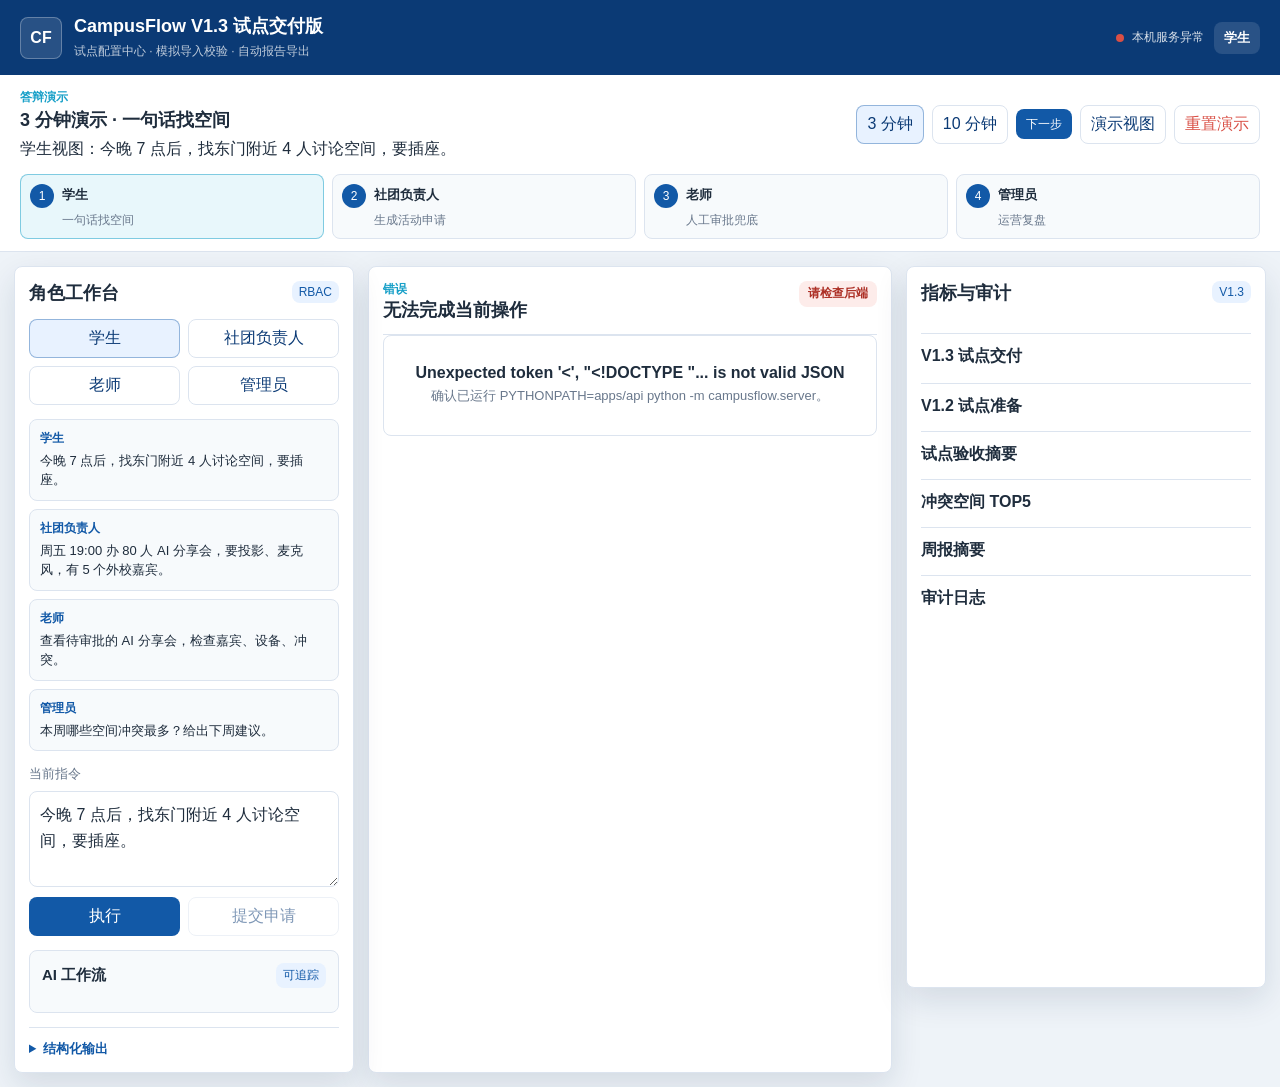
==== apps/web/index.html @ 50fbd859 "Initial commit" ====
<!doctype html>
<html lang="zh-CN">
  <head>
    <meta charset="UTF-8">
    <meta name="viewport" content="width=device-width, initial-scale=1.0">
    <title>CampusFlow V1.3 试点交付版</title>
    <link rel="stylesheet" href="./styles.css">
  </head>
  <body>
    <main class="shell">
      <header class="topbar">
        <div class="brand">
          <div class="brand-mark">CF</div>
          <div>
            <h1>CampusFlow V1.3 试点交付版</h1>
            <p>试点配置中心 · 模拟导入校验 · 自动报告导出</p>
          </div>
        </div>
        <div class="server-state">
          <span id="serverStatus">连接中</span>
          <strong id="activeRole">学生</strong>
        </div>
      </header>

      <section class="presentation-strip">
        <div>
          <span class="eyebrow">答辩演示</span>
          <strong id="presentationTitle">3 分钟演示</strong>
          <p id="presentationPoint">按主链路展示角色切换、试点配置、导入校验和报告导出。</p>
        </div>
        <div class="presentation-actions">
          <button class="ghost" id="mode3" type="button">3 分钟</button>
          <button class="ghost" id="mode10" type="button">10 分钟</button>
          <button class="primary small" id="nextStep" type="button">下一步</button>
          <button class="ghost" id="focusMode" type="button">演示视图</button>
          <button class="ghost danger" id="resetDemo" type="button">重置演示</button>
        </div>
        <div class="step-track" id="stepTrack"></div>
      </section>

      <section class="workspace">
        <aside class="pane left-pane">
          <div class="pane-inner">
            <div class="section-title">
              <h2>角色工作台</h2>
              <span>RBAC</span>
            </div>
            <nav class="role-tabs" id="roleTabs"></nav>
            <div class="prompt-list" id="promptList"></div>
            <label class="field">
              <span>当前指令</span>
              <textarea id="queryInput"></textarea>
            </label>
            <div class="button-row">
              <button class="primary" id="runButton" type="button">执行</button>
              <button class="ghost" id="submitButton" type="button">提交申请</button>
            </div>

            <section class="workflow-card">
              <div class="section-title compact">
                <h3>AI 工作流</h3>
                <span>可追踪</span>
              </div>
              <ol id="workflowSteps"></ol>
            </section>

            <details>
              <summary>结构化输出</summary>
              <pre id="parsedOutput"></pre>
            </details>
          </div>
        </aside>

        <section class="pane result-pane">
          <div class="pane-inner">
            <div id="resultPanel"></div>
          </div>
        </section>

        <aside class="pane right-pane">
          <div class="pane-inner">
            <div class="section-title">
              <h2>指标与审计</h2>
              <span>V1.3</span>
            </div>
            <div class="metrics-grid" id="metricsGrid"></div>
            <section class="dashboard-section delivery-side">
              <h3>V1.3 试点交付</h3>
              <p id="deliveryBrief"></p>
            </section>
            <section class="dashboard-section readiness-side">
              <h3>V1.2 试点准备</h3>
              <p id="readinessBrief"></p>
            </section>
            <section class="dashboard-section acceptance-side">
              <h3>试点验收摘要</h3>
              <p id="acceptanceBrief"></p>
            </section>
            <section class="dashboard-section">
              <h3>冲突空间 TOP5</h3>
              <ul id="conflictList" class="conflict-list"></ul>
            </section>
            <section class="dashboard-section brief-box">
              <h3>周报摘要</h3>
              <p id="weeklyBrief"></p>
            </section>
            <section class="dashboard-section">
              <h3>审计日志</h3>
              <ul id="auditList" class="audit-list"></ul>
            </section>
          </div>
        </aside>
      </section>
    </main>
    <script src="./app.js"></script>
  </body>
</html>
---- apps/web/styles.css ----
:root {
  --fr-blue: #0b3a75;
  --fr-blue-2: #1259a7;
  --fr-cyan: #18a0c8;
  --fr-green: #1bb978;
  --fr-orange: #f5a623;
  --fr-red: #d94f45;
  --ink: #1f2d3d;
  --muted: #69788c;
  --line: #dce4ef;
  --bg: #eef3f8;
  --panel: #ffffff;
  --soft: #f7fafc;
  --shadow: 0 12px 32px rgba(17, 42, 78, 0.12);
}

* {
  box-sizing: border-box;
}

body {
  margin: 0;
  min-height: 100vh;
  color: var(--ink);
  background: var(--bg);
  font-family: "Microsoft YaHei", "PingFang SC", Arial, sans-serif;
  letter-spacing: 0;
}

button,
textarea {
  font: inherit;
}

button {
  border: 0;
  cursor: pointer;
}

button:disabled {
  cursor: not-allowed;
  opacity: 0.52;
}

.shell {
  min-height: 100vh;
}

.topbar {
  display: flex;
  align-items: center;
  justify-content: space-between;
  gap: 16px;
  padding: 14px 20px;
  color: #fff;
  background: var(--fr-blue);
}

.brand {
  display: flex;
  align-items: center;
  gap: 12px;
  min-width: 0;
}

.brand-mark {
  display: grid;
  flex: 0 0 42px;
  width: 42px;
  height: 42px;
  place-items: center;
  border: 1px solid rgba(255, 255, 255, 0.28);
  border-radius: 8px;
  background: rgba(255, 255, 255, 0.12);
  font-weight: 800;
}

.brand h1 {
  margin: 0;
  font-size: 18px;
  font-weight: 700;
}

.brand p,
.presentation-strip p,
.space-card p,
.queue-item p,
.empty-state p,
.ops-hero p,
.governance p,
.conflict-card p,
.brief-box p {
  margin: 4px 0 0;
  color: inherit;
  line-height: 1.6;
}

.brand p {
  color: rgba(255, 255, 255, 0.74);
  font-size: 12px;
}

.server-state {
  display: flex;
  align-items: center;
  gap: 10px;
  white-space: nowrap;
}

.server-state span {
  position: relative;
  padding-left: 16px;
  font-size: 12px;
  color: rgba(255, 255, 255, 0.84);
}

.server-state span::before {
  position: absolute;
  top: 50%;
  left: 0;
  width: 8px;
  height: 8px;
  border-radius: 50%;
  background: var(--fr-orange);
  content: "";
  transform: translateY(-50%);
}

.server-state span.is-ok::before {
  background: var(--fr-green);
}

.server-state span.is-error::before {
  background: var(--fr-red);
}

.server-state strong {
  padding: 7px 10px;
  border-radius: 8px;
  background: rgba(255, 255, 255, 0.12);
  font-size: 13px;
}

.presentation-strip {
  display: grid;
  grid-template-columns: minmax(260px, 1fr) auto;
  gap: 12px 18px;
  padding: 12px 20px;
  border-bottom: 1px solid var(--line);
  background: #fff;
}

.presentation-strip strong {
  display: block;
  margin-top: 2px;
  font-size: 18px;
}

.presentation-actions {
  display: flex;
  flex-wrap: wrap;
  align-items: center;
  justify-content: flex-end;
  gap: 8px;
}

.step-track {
  display: grid;
  grid-column: 1 / -1;
  grid-template-columns: repeat(auto-fit, minmax(144px, 1fr));
  gap: 8px;
}

.step-track button {
  display: grid;
  grid-template-columns: 24px 1fr;
  gap: 4px 8px;
  min-height: 54px;
  padding: 9px;
  border: 1px solid var(--line);
  border-radius: 8px;
  color: var(--ink);
  background: var(--soft);
  text-align: left;
}

.step-track button.is-active {
  border-color: rgba(24, 160, 200, 0.5);
  background: #e8f7fb;
}

.step-track span {
  display: grid;
  width: 24px;
  height: 24px;
  place-items: center;
  border-radius: 50%;
  color: #fff;
  background: var(--fr-blue-2);
  font-size: 12px;
}

.step-track strong,
.step-track em {
  overflow: hidden;
  text-overflow: ellipsis;
  white-space: nowrap;
}

.step-track strong {
  font-size: 13px;
}

.step-track em {
  grid-column: 2;
  color: var(--muted);
  font-size: 12px;
  font-style: normal;
}

.workspace {
  display: grid;
  grid-template-columns: minmax(280px, 340px) minmax(420px, 1fr) minmax(280px, 360px);
  gap: 14px;
  padding: 14px;
}

.pane {
  min-height: calc(100vh - 178px);
  border: 1px solid var(--line);
  border-radius: 8px;
  background: var(--panel);
  box-shadow: var(--shadow);
}

.pane-inner {
  padding: 14px;
}

.left-pane,
.right-pane {
  position: sticky;
  top: 14px;
  align-self: start;
  max-height: calc(100vh - 28px);
  overflow: auto;
}

.section-title,
.panel-heading {
  display: flex;
  align-items: flex-start;
  justify-content: space-between;
  gap: 12px;
}

.section-title h2,
.section-title h3,
.panel-heading h2 {
  margin: 0;
}

.section-title h2,
.panel-heading h2 {
  font-size: 18px;
}

.section-title h3 {
  font-size: 15px;
}

.section-title span {
  padding: 4px 7px;
  border-radius: 8px;
  color: var(--fr-blue-2);
  background: #e8f2ff;
  font-size: 12px;
}

.compact {
  align-items: center;
}

.eyebrow {
  margin: 0;
  color: var(--fr-cyan);
  font-size: 12px;
  font-weight: 700;
}

.role-tabs {
  display: grid;
  grid-template-columns: repeat(2, 1fr);
  gap: 8px;
  margin-top: 14px;
}

.role-tabs button,
.ghost {
  min-height: 36px;
  padding: 8px 10px;
  border: 1px solid var(--line);
  border-radius: 8px;
  color: var(--fr-blue);
  background: #fff;
}

.role-tabs button.is-active,
.ghost.is-active,
.ghost:hover {
  border-color: rgba(18, 89, 167, 0.4);
  background: #e8f2ff;
}

.ghost.danger {
  color: var(--fr-red);
}

.ghost.danger:hover {
  border-color: rgba(217, 79, 69, 0.35);
  background: #fdecea;
}

.prompt-list {
  display: grid;
  gap: 8px;
  margin: 14px 0;
}

.prompt-list button {
  padding: 10px;
  border: 1px solid var(--line);
  border-radius: 8px;
  background: var(--soft);
  text-align: left;
}

.prompt-list span {
  display: block;
  color: var(--fr-blue-2);
  font-size: 12px;
  font-weight: 700;
}

.prompt-list strong {
  display: block;
  margin-top: 4px;
  color: var(--ink);
  font-size: 13px;
  font-weight: 500;
  line-height: 1.5;
}

.field {
  display: grid;
  gap: 8px;
}

.field span {
  color: var(--muted);
  font-size: 13px;
}

textarea {
  width: 100%;
  min-height: 96px;
  resize: vertical;
  border: 1px solid var(--line);
  border-radius: 8px;
  padding: 10px;
  color: var(--ink);
  background: #fff;
  outline: none;
  line-height: 1.6;
}

textarea:focus {
  border-color: var(--fr-cyan);
  box-shadow: 0 0 0 3px rgba(24, 160, 200, 0.14);
}

.button-row {
  display: grid;
  grid-template-columns: 1fr 1fr;
  gap: 8px;
  margin-top: 10px;
}

.primary {
  min-height: 38px;
  padding: 9px 12px;
  border-radius: 8px;
  color: #fff;
  background: var(--fr-blue-2);
}

.primary:hover {
  background: #0f4f95;
}

.small {
  min-height: 30px;
  padding: 6px 10px;
  font-size: 12px;
}

.workflow-card,
.dashboard-section,
details,
.mini-section,
.governance,
.draft-layout,
.ops-hero,
.delivery-hero,
.delivery-layout,
.report-export,
.readiness-hero,
.readiness-layout,
.readiness-report,
.pilot-hero,
.pilot-metrics,
.acceptance-grid,
.weekly-report,
.conflict-cards,
.queue-list,
.submitted-box {
  margin-top: 14px;
}

.workflow-card {
  padding: 12px;
  border: 1px solid var(--line);
  border-radius: 8px;
  background: var(--soft);
}

#workflowSteps {
  display: grid;
  gap: 10px;
  margin: 12px 0 0;
  padding: 0;
  list-style: none;
}

#workflowSteps li {
  display: grid;
  grid-template-columns: 26px 1fr;
  gap: 10px;
}

#workflowSteps li > span {
  display: grid;
  width: 26px;
  height: 26px;
  place-items: center;
  border-radius: 50%;
  color: #fff;
  background: var(--fr-cyan);
  font-size: 12px;
  font-weight: 700;
}

#workflowSteps strong {
  font-size: 13px;
}

#workflowSteps p {
  margin: 2px 0 0;
  color: var(--muted);
  font-size: 12px;
  line-height: 1.5;
}

details {
  border-top: 1px solid var(--line);
  padding-top: 12px;
}

summary {
  color: var(--fr-blue-2);
  cursor: pointer;
  font-size: 13px;
  font-weight: 700;
}

pre {
  overflow: auto;
  max-height: 240px;
  margin: 10px 0 0;
  padding: 10px;
  border-radius: 8px;
  color: #d7e8ff;
  background: #102840;
  font-size: 12px;
  line-height: 1.5;
}

.panel-heading {
  padding-bottom: 12px;
  border-bottom: 1px solid var(--line);
}

.pill {
  display: inline-flex;
  align-items: center;
  justify-content: center;
  min-height: 26px;
  padding: 4px 9px;
  border-radius: 8px;
  color: var(--fr-blue-2);
  background: #e8f2ff;
  font-size: 12px;
  font-weight: 700;
  white-space: nowrap;
}

.pill.good {
  color: #0c7f51;
  background: #e5f7ef;
}

.pill.warn {
  color: #9a6100;
  background: #fff4df;
}

.pill.danger {
  color: #ad3026;
  background: #fdecea;
}

.cards-grid {
  display: grid;
  grid-template-columns: repeat(3, minmax(0, 1fr));
  gap: 12px;
  margin-top: 14px;
}

.cards-grid.compact {
  grid-template-columns: repeat(auto-fit, minmax(210px, 1fr));
}

.space-card,
.queue-item,
.empty-state,
.draft-main,
.risk-panel,
.ops-hero,
.delivery-hero,
.delivery-layout > article,
.report-export > article,
.readiness-hero,
.readiness-layout > article,
.readiness-report,
.pilot-hero,
.acceptance-grid > article,
.weekly-report,
.conflict-card,
.submitted-box {
  border: 1px solid var(--line);
  border-radius: 8px;
  background: #fff;
}

.space-card {
  display: grid;
  gap: 10px;
  padding: 12px;
}

.card-top,
.card-actions,
.decision-actions {
  display: flex;
  align-items: center;
  justify-content: space-between;
  gap: 8px;
}

.card-top span {
  color: var(--muted);
  font-size: 12px;
  font-weight: 700;
}

.card-top strong {
  color: var(--fr-cyan);
  font-size: 22px;
}

.space-card h3,
.queue-item h3,
.draft-main h3,
.risk-panel h3,
.empty-state h3,
.conflict-card h3,
.submitted-box h3,
.dashboard-section h3 {
  margin: 0;
  font-size: 16px;
}

.space-card p,
.queue-item p,
.empty-state p,
.conflict-card p,
.governance p,
.ops-hero p,
.brief-box p {
  color: var(--muted);
  font-size: 13px;
}

.space-card ul,
.blocked-list,
.risk-panel ul,
.ops-hero ul {
  display: grid;
  gap: 8px;
  margin: 0;
  padding-left: 18px;
  color: var(--muted);
  font-size: 13px;
  line-height: 1.5;
}

.card-actions {
  flex-wrap: wrap;
}

.mini-section {
  padding: 12px;
  border-radius: 8px;
  background: var(--soft);
}

.mini-section h3 {
  margin: 0 0 8px;
  font-size: 15px;
}

.blocked-list {
  padding-left: 0;
  list-style: none;
}

.blocked-list li,
.conflict-list li,
.audit-list li {
  display: flex;
  align-items: center;
  justify-content: space-between;
  gap: 10px;
  padding: 8px 0;
  border-bottom: 1px solid var(--line);
}

.blocked-list span,
.conflict-list span,
.audit-list span {
  color: var(--muted);
  font-size: 12px;
  text-align: right;
}

.governance {
  display: grid;
  grid-template-columns: 1fr 1fr;
  gap: 12px;
}

.governance article {
  padding: 12px;
  border: 1px solid var(--line);
  border-radius: 8px;
  background: var(--soft);
}

.governance h3 {
  margin: 0;
  font-size: 15px;
}

.draft-layout {
  display: grid;
  grid-template-columns: minmax(0, 1.3fr) minmax(240px, 0.7fr);
  gap: 12px;
}

.draft-main,
.risk-panel,
.submitted-box {
  padding: 14px;
}

dl {
  display: grid;
  grid-template-columns: 90px 1fr;
  gap: 8px 10px;
  margin: 12px 0;
  font-size: 13px;
}

dt {
  color: var(--muted);
}

dd {
  margin: 0;
}

.risk-panel li {
  margin-bottom: 8px;
}

.risk-panel li span {
  display: block;
  margin-top: 3px;
}

.risk-panel p {
  margin: 10px 0 0;
  color: var(--fr-blue-2);
  font-size: 13px;
}

.queue-list {
  display: grid;
  gap: 10px;
}

.queue-item {
  display: grid;
  grid-template-columns: 1fr auto;
  gap: 12px;
  padding: 12px;
}

.decision-actions {
  align-content: start;
  flex-wrap: wrap;
  justify-content: flex-end;
  max-width: 220px;
}

.ops-hero {
  padding: 14px;
  background: #f3fbfd;
}

.ops-hero ul {
  margin-top: 10px;
}

.delivery-hero {
  display: grid;
  grid-template-columns: 1fr 132px;
  gap: 16px;
  align-items: center;
  padding: 16px;
  border-color: rgba(18, 89, 167, 0.32);
  background: #eef6ff;
}

.delivery-hero h3,
.delivery-layout h3,
.report-export h3 {
  margin: 0;
  font-size: 16px;
}

.delivery-hero p,
.delivery-layout p,
.report-export li,
.threshold-list li {
  margin: 4px 0 0;
  color: var(--muted);
  font-size: 13px;
  line-height: 1.55;
}

.delivery-hero > strong {
  display: grid;
  min-height: 54px;
  place-items: center;
  border-radius: 8px;
  color: #fff;
  background: var(--fr-blue-2);
  font-size: 13px;
  text-align: center;
}

.delivery-layout {
  display: grid;
  grid-template-columns: minmax(0, 1fr) minmax(300px, 1fr);
  gap: 12px;
}

.delivery-layout > article,
.report-export > article {
  padding: 14px;
}

.threshold-list {
  display: grid;
  gap: 8px;
  margin: 12px 0 0;
  padding: 0;
  list-style: none;
}

.threshold-list li {
  display: flex;
  align-items: center;
  justify-content: space-between;
  gap: 10px;
  padding-top: 8px;
  border-top: 1px solid var(--line);
}

.threshold-list li:first-child {
  border-top: 0;
}

.threshold-list strong {
  color: var(--ink);
  font-size: 12px;
}

.batch-grid {
  display: grid;
  grid-template-columns: repeat(auto-fit, minmax(112px, 1fr));
  gap: 8px;
  margin-top: 10px;
}

.batch-grid article {
  padding: 10px;
  border-radius: 8px;
  background: var(--soft);
}

.batch-grid span,
.batch-grid em {
  display: block;
  color: var(--muted);
  font-size: 12px;
  font-style: normal;
}

.batch-grid strong {
  display: block;
  margin: 3px 0;
  color: var(--fr-cyan);
  font-size: 22px;
}

.report-export {
  display: grid;
  grid-template-columns: minmax(220px, 0.65fr) minmax(0, 1.35fr);
  gap: 12px;
}

.report-export ul {
  display: grid;
  gap: 8px;
  margin: 10px 0 0;
  padding-left: 18px;
}

.report-export pre {
  max-height: 210px;
  white-space: pre-wrap;
}

.readiness-hero {
  display: grid;
  grid-template-columns: 1fr 86px;
  gap: 16px;
  align-items: center;
  padding: 16px;
  border-color: rgba(27, 185, 120, 0.32);
  background: #f1fbf6;
}

.readiness-hero h3,
.readiness-layout h3,
.readiness-report h3 {
  margin: 0;
  font-size: 16px;
}

.readiness-hero p,
.readiness-layout p,
.readiness-report p,
.quality-list p {
  margin: 4px 0 0;
  color: var(--muted);
  font-size: 13px;
  line-height: 1.55;
}

.readiness-hero > strong {
  display: grid;
  width: 74px;
  height: 74px;
  place-items: center;
  border-radius: 50%;
  color: #fff;
  background: var(--fr-green);
  font-size: 24px;
}

.readiness-layout {
  display: grid;
  grid-template-columns: minmax(0, 0.9fr) minmax(300px, 1.1fr);
  gap: 12px;
}

.readiness-layout > article,
.readiness-report {
  padding: 14px;
}

.dataset-grid {
  display: grid;
  grid-template-columns: repeat(auto-fit, minmax(96px, 1fr));
  gap: 8px;
  margin-top: 10px;
}

.dataset-grid article {
  padding: 10px;
  border-radius: 8px;
  background: var(--soft);
}

.dataset-grid span,
.dataset-grid em {
  display: block;
  color: var(--muted);
  font-size: 12px;
  font-style: normal;
}

.dataset-grid strong {
  display: block;
  margin: 3px 0;
  color: var(--fr-blue);
  font-size: 22px;
}

.privacy-note {
  margin-top: 12px;
  padding: 10px;
  border-radius: 8px;
  color: #0c7f51;
  background: #e5f7ef;
}

.quality-list,
.readiness-report ul {
  display: grid;
  gap: 8px;
  margin: 10px 0 0;
  padding: 0;
  list-style: none;
}

.quality-list li {
  display: grid;
  grid-template-columns: 48px 1fr;
  gap: 10px;
  padding: 8px 0;
  border-top: 1px solid var(--line);
}

.quality-list li:first-child {
  border-top: 0;
}

.quality-list li > span {
  padding: 3px 5px;
  border-radius: 6px;
  color: #0c7f51;
  background: #e5f7ef;
  font-size: 11px;
  font-weight: 800;
  text-align: center;
}

.quality-list li.warn > span {
  color: #9a6100;
  background: #fff4df;
}

.quality-list li.fail > span {
  color: #ad3026;
  background: #fdecea;
}

.readiness-report {
  display: grid;
  grid-template-columns: minmax(0, 0.9fr) minmax(260px, 1.1fr);
  gap: 12px;
  background: #fff;
}

.readiness-report li {
  color: var(--muted);
  font-size: 13px;
  line-height: 1.5;
}

.pilot-hero {
  display: grid;
  grid-template-columns: 1fr 86px;
  gap: 16px;
  align-items: center;
  padding: 16px;
  border-color: rgba(24, 160, 200, 0.32);
  background: #f3fbfd;
}

.pilot-hero h3,
.weekly-report h3,
.acceptance-grid h3 {
  margin: 0;
  font-size: 16px;
}

.pilot-hero p,
.weekly-report p,
.acceptance-grid p,
.scenario-grid p {
  margin: 4px 0 0;
  color: var(--muted);
  font-size: 13px;
  line-height: 1.55;
}

.pilot-hero > strong {
  display: grid;
  width: 74px;
  height: 74px;
  place-items: center;
  border-radius: 50%;
  color: #fff;
  background: var(--fr-green);
  font-size: 22px;
}

.pilot-metrics {
  display: grid;
  grid-template-columns: repeat(4, minmax(0, 1fr));
  gap: 10px;
}

.pilot-metrics article {
  padding: 12px;
  border: 1px solid var(--line);
  border-radius: 8px;
  background: var(--soft);
}

.pilot-metrics span,
.scenario-grid span {
  color: var(--muted);
  font-size: 12px;
}

.pilot-metrics em,
.pilot-metrics b {
  display: block;
  font-size: 12px;
  font-style: normal;
}

.pilot-metrics strong {
  display: block;
  margin: 3px 0;
  color: var(--fr-blue);
  font-size: 20px;
}

.pilot-metrics b {
  color: #0c7f51;
}

.acceptance-grid {
  display: grid;
  grid-template-columns: minmax(0, 1.15fr) minmax(260px, 0.85fr);
  gap: 12px;
}

.acceptance-grid > article,
.weekly-report {
  padding: 14px;
}

.acceptance-grid ul,
.weekly-report ul {
  display: grid;
  gap: 8px;
  margin: 10px 0 0;
  padding: 0;
  list-style: none;
}

.acceptance-grid li {
  display: grid;
  grid-template-columns: 46px 1fr;
  gap: 10px;
  align-items: start;
  padding: 8px 0;
  border-top: 1px solid var(--line);
}

.acceptance-grid li:first-child {
  border-top: 0;
}

.acceptance-grid li > span {
  padding: 3px 5px;
  border-radius: 6px;
  color: #0c7f51;
  background: #e5f7ef;
  font-size: 11px;
  font-weight: 800;
  text-align: center;
}

.acceptance-grid li.warn > span {
  color: #9a6100;
  background: #fff4df;
}

.scenario-grid {
  display: grid;
  grid-template-columns: repeat(2, minmax(0, 1fr));
  gap: 10px;
  margin-top: 10px;
}

.scenario-grid article {
  padding: 10px;
  border-radius: 8px;
  background: var(--soft);
}

.scenario-grid strong {
  display: block;
  color: var(--fr-cyan);
  font-size: 24px;
}

.weekly-report {
  background: #fff;
}

.report-columns {
  display: grid;
  grid-template-columns: repeat(3, minmax(0, 1fr));
  gap: 12px;
  margin-top: 12px;
}

.report-columns article {
  padding-top: 10px;
  border-top: 3px solid var(--fr-cyan);
}

.report-columns article:nth-child(2) {
  border-top-color: var(--fr-orange);
}

.report-columns article:nth-child(3) {
  border-top-color: var(--fr-green);
}

.report-columns h4 {
  margin: 0;
  font-size: 14px;
}

.weekly-report li {
  color: var(--muted);
  font-size: 13px;
  line-height: 1.5;
}

.conflict-cards {
  display: grid;
  grid-template-columns: repeat(auto-fit, minmax(220px, 1fr));
  gap: 10px;
}

.conflict-card {
  display: grid;
  grid-template-columns: 42px 1fr;
  gap: 10px;
  padding: 12px;
}

.conflict-card > strong {
  display: grid;
  width: 42px;
  height: 42px;
  place-items: center;
  border-radius: 8px;
  color: #fff;
  background: var(--fr-orange);
}

.metrics-grid {
  display: grid;
  grid-template-columns: repeat(2, 1fr);
  gap: 8px;
  margin-top: 14px;
}

.metrics-grid article {
  padding: 10px;
  border: 1px solid var(--line);
  border-radius: 8px;
  background: var(--soft);
}

.metrics-grid span {
  display: block;
  color: var(--muted);
  font-size: 12px;
}

.metrics-grid strong {
  display: block;
  margin-top: 4px;
  color: var(--fr-blue);
  font-size: 22px;
}

.dashboard-section {
  padding-top: 12px;
  border-top: 1px solid var(--line);
}

.conflict-list,
.audit-list {
  margin: 6px 0 0;
  padding: 0;
  list-style: none;
}

.brief-box p {
  margin-top: 8px;
}

.acceptance-side p {
  margin: 8px 0 0;
  color: var(--fr-blue);
  font-size: 13px;
  line-height: 1.55;
}

.readiness-side p {
  margin: 8px 0 0;
  color: #0c7f51;
  font-size: 13px;
  line-height: 1.55;
}

.empty-state {
  padding: 28px;
  text-align: center;
}

.is-focus .left-pane,
.is-focus .right-pane {
  display: none;
}

.is-focus .workspace {
  grid-template-columns: minmax(0, 1fr);
}

.is-focus .result-pane {
  min-height: calc(100vh - 178px);
}

@media (max-width: 1180px) {
  .workspace {
    grid-template-columns: minmax(260px, 320px) minmax(0, 1fr);
  }

  .right-pane {
    grid-column: 1 / -1;
    position: static;
    max-height: none;
  }

  .cards-grid {
    grid-template-columns: repeat(auto-fit, minmax(220px, 1fr));
  }
}

@media (max-width: 760px) {
  .topbar,
  .presentation-strip {
    grid-template-columns: 1fr;
  }

  .topbar,
  .server-state,
  .presentation-actions {
    align-items: stretch;
  }

  .topbar,
  .server-state {
    flex-direction: column;
  }

  .presentation-actions {
    justify-content: flex-start;
  }

  .workspace {
    grid-template-columns: 1fr;
    padding: 10px;
  }

  .pane,
  .left-pane,
  .right-pane {
    position: static;
    min-height: auto;
    max-height: none;
  }

  .draft-layout,
  .queue-item,
  .governance,
  .delivery-hero,
  .delivery-layout,
  .report-export,
  .readiness-hero,
  .readiness-layout,
  .readiness-report,
  .pilot-hero,
  .acceptance-grid,
  .report-columns {
    grid-template-columns: 1fr;
  }

  .pilot-metrics,
  .scenario-grid {
    grid-template-columns: repeat(2, minmax(0, 1fr));
  }

  .decision-actions {
    justify-content: flex-start;
    max-width: none;
  }
}

@media (max-width: 520px) {
  .pilot-metrics,
  .scenario-grid {
    grid-template-columns: 1fr;
  }
}
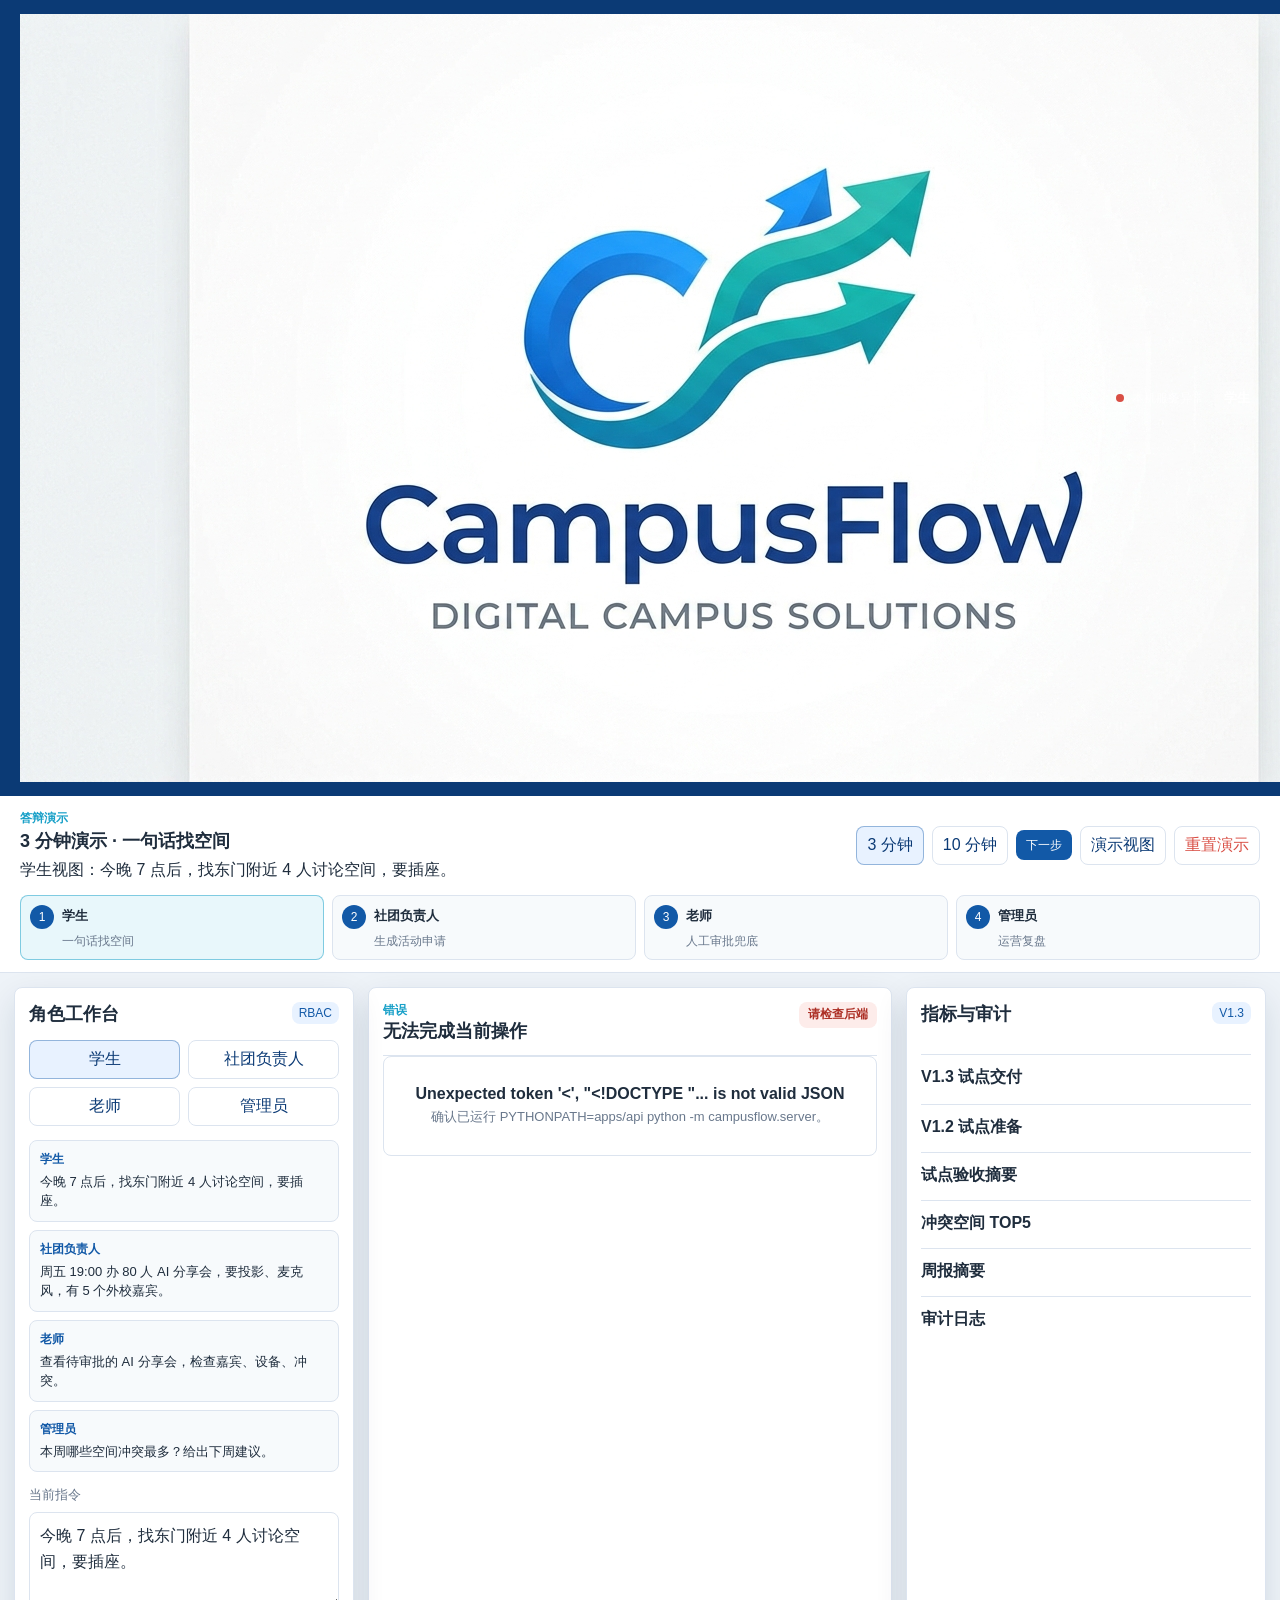
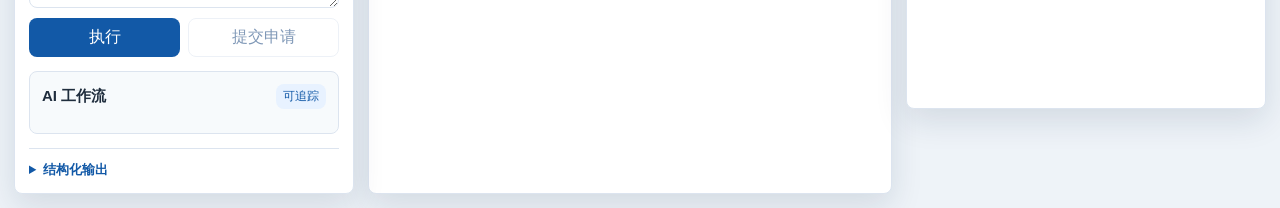
==== commit 34acb68c: "redesign web UI, fix UX issues, sync + correct submission package Frontend (apps/web): - redesign st" ====
--- a/apps/web/index.html
+++ b/apps/web/index.html
@@ -10,9 +10,9 @@
     <main class="shell">
       <header class="topbar">
         <div class="brand">
-          <div class="brand-mark">CF</div>
-          <div>
-            <h1>CampusFlow V1.3 试点交付版</h1>
+          <img class="brand-logo" src="./logo.png" alt="CampusFlow — 智慧校园空间调度" width="1408" height="768">
+          <div class="brand-meta">
+            <span class="brand-version">V1.3 试点交付版</span>
             <p>试点配置中心 · 模拟导入校验 · 自动报告导出</p>
           </div>
         </div>
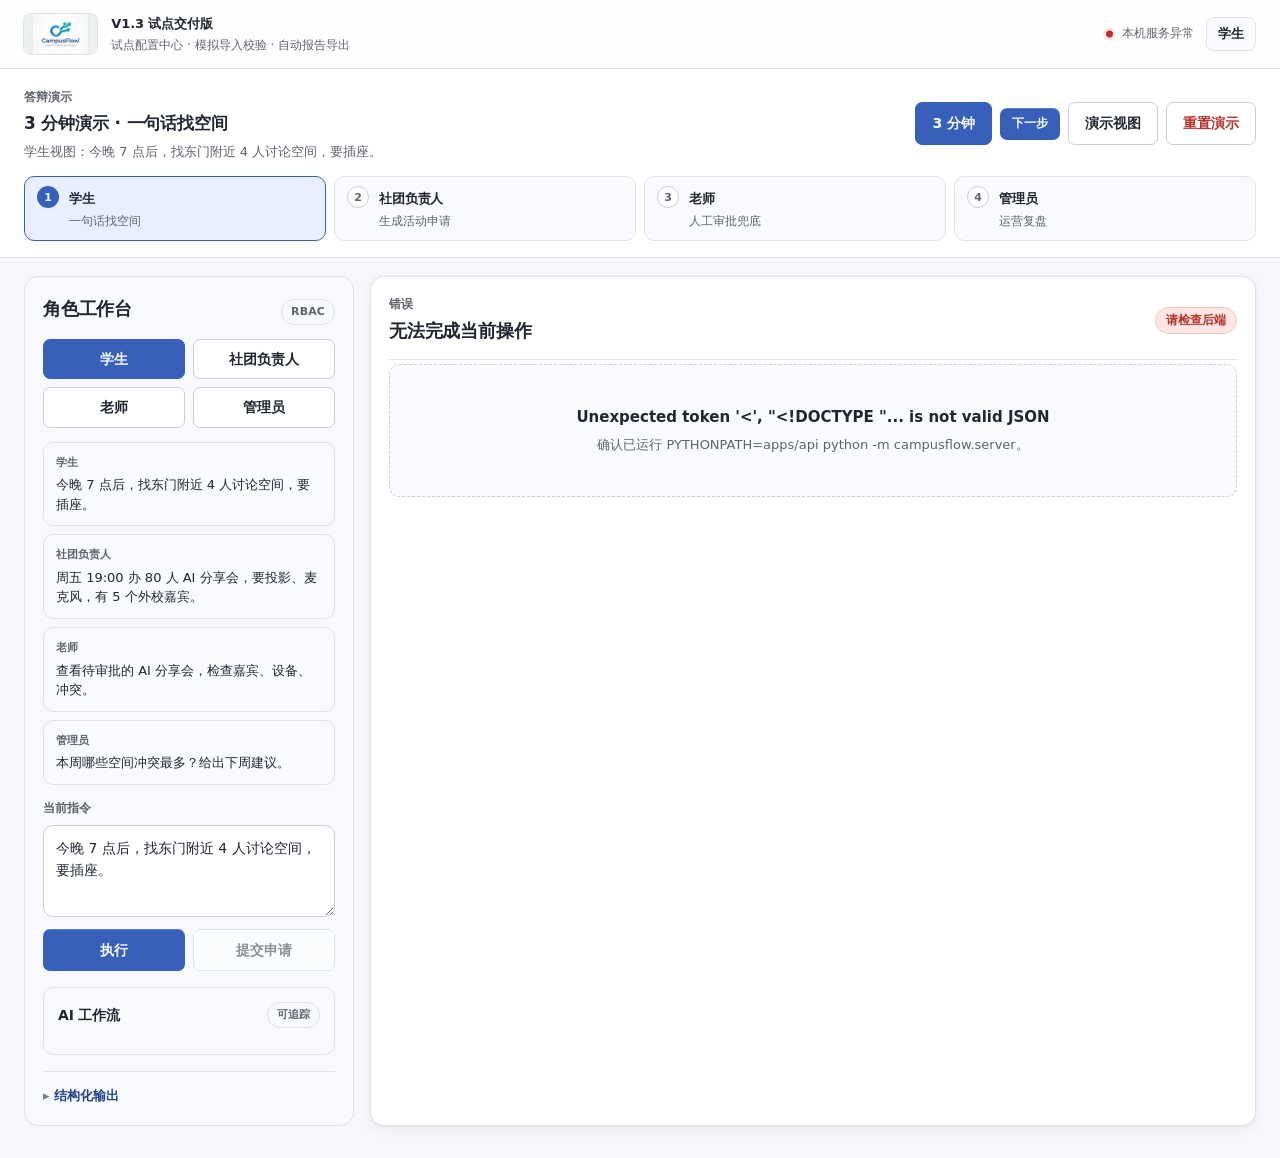
==== commit a6f7e976: "feat(web): remove metrics/audit side rail and 10-minute demo mode - Drop the right-hand 指标与审计 side r" ====
--- a/apps/web/index.html
+++ b/apps/web/index.html
@@ -30,7 +30,6 @@
         </div>
         <div class="presentation-actions">
           <button class="ghost" id="mode3" type="button">3 分钟</button>
-          <button class="ghost" id="mode10" type="button">10 分钟</button>
           <button class="primary small" id="nextStep" type="button">下一步</button>
           <button class="ghost" id="focusMode" type="button">演示视图</button>
           <button class="ghost danger" id="resetDemo" type="button">重置演示</button>
@@ -76,40 +75,6 @@
             <div id="resultPanel"></div>
           </div>
         </section>
-
-        <aside class="pane right-pane">
-          <div class="pane-inner">
-            <div class="section-title">
-              <h2>指标与审计</h2>
-              <span>V1.3</span>
-            </div>
-            <div class="metrics-grid" id="metricsGrid"></div>
-            <section class="dashboard-section delivery-side">
-              <h3>V1.3 试点交付</h3>
-              <p id="deliveryBrief"></p>
-            </section>
-            <section class="dashboard-section readiness-side">
-              <h3>V1.2 试点准备</h3>
-              <p id="readinessBrief"></p>
-            </section>
-            <section class="dashboard-section acceptance-side">
-              <h3>试点验收摘要</h3>
-              <p id="acceptanceBrief"></p>
-            </section>
-            <section class="dashboard-section">
-              <h3>冲突空间 TOP5</h3>
-              <ul id="conflictList" class="conflict-list"></ul>
-            </section>
-            <section class="dashboard-section brief-box">
-              <h3>周报摘要</h3>
-              <p id="weeklyBrief"></p>
-            </section>
-            <section class="dashboard-section">
-              <h3>审计日志</h3>
-              <ul id="auditList" class="audit-list"></ul>
-            </section>
-          </div>
-        </aside>
       </section>
     </main>
     <script src="./app.js"></script>
--- a/apps/web/styles.css
+++ b/apps/web/styles.css
@@ -1,30 +1,90 @@
+/* ============================================================
+   CampusFlow — design system
+   Register: product UI (a task tool). Strategy: restrained.
+   Light, calm, daytime. One committed indigo accent; cool
+   tinted neutrals (deliberately not cream); semantic states
+   as weak-bg + ink-text pairs tuned for contrast. OKLCH.
+   ============================================================ */
+
 :root {
-  --fr-blue: #0b3a75;
-  --fr-blue-2: #1259a7;
-  --fr-cyan: #18a0c8;
-  --fr-green: #1bb978;
-  --fr-orange: #f5a623;
-  --fr-red: #d94f45;
-  --ink: #1f2d3d;
-  --muted: #69788c;
-  --line: #dce4ef;
-  --bg: #eef3f8;
-  --panel: #ffffff;
-  --soft: #f7fafc;
-  --shadow: 0 12px 32px rgba(17, 42, 78, 0.12);
+  /* Brand accent — institutional indigo, not generic SaaS cyan */
+  --accent: oklch(0.51 0.15 264);
+  --accent-hover: oklch(0.45 0.16 264);
+  --accent-press: oklch(0.40 0.15 264);
+  --accent-weak: oklch(0.955 0.025 264);
+  --accent-weak-line: oklch(0.88 0.05 264);
+  --accent-ink: oklch(0.40 0.13 264);
+
+  /* Cool neutral ramp — chroma leans a hair toward the brand hue */
+  --canvas: oklch(0.976 0.004 264);
+  --panel: oklch(1 0 0);
+  --inset: oklch(0.984 0.004 264);
+  --rail: oklch(0.981 0.005 264);
+  --line: oklch(0.912 0.006 264);
+  --line-strong: oklch(0.85 0.008 264);
+
+  --ink: oklch(0.27 0.022 264);
+  --text: oklch(0.40 0.016 264);
+  --muted: oklch(0.50 0.014 264);
+  --faint: oklch(0.60 0.012 264);
+
+  /* Semantic — each is a {ink, weak-bg, line} trio */
+  --ok-ink: oklch(0.46 0.10 158);
+  --ok-bg: oklch(0.955 0.035 158);
+  --ok-line: oklch(0.86 0.06 158);
+
+  --warn-ink: oklch(0.50 0.10 73);
+  --warn-bg: oklch(0.955 0.045 78);
+  --warn-line: oklch(0.85 0.07 78);
+
+  --danger-ink: oklch(0.52 0.17 27);
+  --danger-bg: oklch(0.955 0.035 27);
+  --danger-line: oklch(0.86 0.06 27);
+
+  /* Radii */
+  --r-sm: 7px;
+  --r-md: 10px;
+  --r-lg: 14px;
+
+  /* One soft shadow, reserved for raised/sticky surfaces only */
+  --shadow: 0 1px 2px oklch(0.27 0.02 264 / 0.05), 0 4px 12px oklch(0.27 0.02 264 / 0.05);
+  --shadow-pop: 0 6px 20px oklch(0.27 0.02 264 / 0.12);
+
+  /* Type */
+  --font: "PingFang SC", "Microsoft YaHei", system-ui, -apple-system, "Segoe UI", Roboto, sans-serif;
+  --num: 1px;
+
+  /* Z-scale (semantic, never arbitrary) */
+  --z-sticky: 100;
+  --z-pop: 300;
+
+  --dur: 160ms;
+  --ease: cubic-bezier(0.22, 1, 0.36, 1);
 }
 
 * {
   box-sizing: border-box;
+}
+
+html {
+  -webkit-text-size-adjust: 100%;
 }
 
 body {
   margin: 0;
   min-height: 100vh;
-  color: var(--ink);
-  background: var(--bg);
-  font-family: "Microsoft YaHei", "PingFang SC", Arial, sans-serif;
-  letter-spacing: 0;
+  color: var(--text);
+  background: var(--canvas);
+  font-family: var(--font);
+  font-size: 14px;
+  line-height: 1.6;
+  -webkit-font-smoothing: antialiased;
+  text-rendering: optimizeLegibility;
+}
+
+h1, h2, h3, h4 {
+  color: var(--ink);
+  text-wrap: balance;
 }
 
 button,
@@ -35,75 +95,103 @@
 button {
   border: 0;
   cursor: pointer;
+  color: inherit;
 }
 
 button:disabled {
   cursor: not-allowed;
-  opacity: 0.52;
+  opacity: 0.5;
+}
+
+/* numerals: align scores, counts, metrics */
+.card-top strong,
+.metrics-grid strong,
+.batch-grid strong,
+.dataset-grid strong,
+.pilot-metrics strong,
+.scenario-grid strong,
+.conflict-card > strong,
+.readiness-hero > strong,
+.pilot-hero > strong,
+.conflict-list span,
+.audit-list span,
+dd {
+  font-variant-numeric: tabular-nums;
+  font-feature-settings: "tnum" 1;
+}
+
+:where(a, button, input, textarea, summary):focus-visible {
+  outline: 2px solid var(--accent);
+  outline-offset: 2px;
+  border-radius: var(--r-sm);
+}
+
+::selection {
+  background: var(--accent-weak);
 }
 
 .shell {
+  display: flex;
+  flex-direction: column;
   min-height: 100vh;
 }
 
+/* ---------- Top bar ---------- */
+
 .topbar {
+  position: sticky;
+  top: 0;
+  z-index: var(--z-sticky);
   display: flex;
   align-items: center;
   justify-content: space-between;
   gap: 16px;
-  padding: 14px 20px;
-  color: #fff;
-  background: var(--fr-blue);
+  padding: 14px 24px;
+  background: oklch(1 0 0 / 0.85);
+  backdrop-filter: saturate(1.4) blur(8px);
+  border-bottom: 1px solid var(--line);
 }
 
 .brand {
   display: flex;
   align-items: center;
-  gap: 12px;
+  gap: 14px;
   min-width: 0;
 }
 
-.brand-mark {
-  display: grid;
-  flex: 0 0 42px;
-  width: 42px;
-  height: 42px;
-  place-items: center;
-  border: 1px solid rgba(255, 255, 255, 0.28);
-  border-radius: 8px;
-  background: rgba(255, 255, 255, 0.12);
-  font-weight: 800;
-}
-
-.brand h1 {
-  margin: 0;
-  font-size: 18px;
-  font-weight: 700;
-}
-
-.brand p,
-.presentation-strip p,
-.space-card p,
-.queue-item p,
-.empty-state p,
-.ops-hero p,
-.governance p,
-.conflict-card p,
-.brief-box p {
-  margin: 4px 0 0;
-  color: inherit;
-  line-height: 1.6;
+.brand-logo {
+  flex: 0 0 auto;
+  height: 40px;
+  width: auto;
+  border-radius: var(--r-sm);
+  /* logo ships with a light ground; a hairline keeps it crisp on white */
+  box-shadow: 0 0 0 1px var(--line);
+}
+
+.brand-meta {
+  display: flex;
+  flex-direction: column;
+  min-width: 0;
+}
+
+.brand-version {
+  color: var(--ink);
+  font-size: 13px;
+  font-weight: 650;
+  letter-spacing: -0.01em;
 }
 
 .brand p {
-  color: rgba(255, 255, 255, 0.74);
+  margin: 2px 0 0;
+  color: var(--muted);
   font-size: 12px;
+  line-height: 1.4;
 }
 
 .server-state {
   display: flex;
   align-items: center;
-  gap: 10px;
+  gap: 12px;
   white-space: nowrap;
 }
 
@@ -111,49 +199,70 @@
   position: relative;
   padding-left: 16px;
   font-size: 12px;
-  color: rgba(255, 255, 255, 0.84);
+  color: var(--muted);
 }
 
 .server-state span::before {
   position: absolute;
   top: 50%;
   left: 0;
-  width: 8px;
-  height: 8px;
+  width: 7px;
+  height: 7px;
   border-radius: 50%;
-  background: var(--fr-orange);
+  background: var(--warn-ink);
   content: "";
   transform: translateY(-50%);
+  box-shadow: 0 0 0 3px var(--warn-bg);
 }
 
 .server-state span.is-ok::before {
-  background: var(--fr-green);
+  background: var(--ok-ink);
+  box-shadow: 0 0 0 3px var(--ok-bg);
 }
 
 .server-state span.is-error::before {
-  background: var(--fr-red);
+  background: var(--danger-ink);
+  box-shadow: 0 0 0 3px var(--danger-bg);
 }
 
 .server-state strong {
-  padding: 7px 10px;
-  border-radius: 8px;
-  background: rgba(255, 255, 255, 0.12);
-  font-size: 13px;
-}
+  padding: 6px 11px;
+  border: 1px solid var(--line);
+  border-radius: var(--r-sm);
+  background: var(--inset);
+  color: var(--ink);
+  font-size: 13px;
+  font-weight: 600;
+}
+
+/* ---------- Presentation strip + stepper ---------- */
 
 .presentation-strip {
   display: grid;
   grid-template-columns: minmax(260px, 1fr) auto;
-  gap: 12px 18px;
-  padding: 12px 20px;
+  gap: 14px 18px;
+  padding: 16px 24px;
   border-bottom: 1px solid var(--line);
-  background: #fff;
+  background: var(--panel);
+}
+
+.presentation-strip > div:first-child {
+  align-self: center;
 }
 
 .presentation-strip strong {
   display: block;
-  margin-top: 2px;
-  font-size: 18px;
+  margin-top: 3px;
+  color: var(--ink);
+  font-size: 17px;
+  font-weight: 600;
+  letter-spacing: -0.01em;
+}
+
+.presentation-strip p {
+  margin: 4px 0 0;
+  color: var(--muted);
+  font-size: 13px;
 }
 
 .presentation-actions {
@@ -167,37 +276,51 @@
 .step-track {
   display: grid;
   grid-column: 1 / -1;
-  grid-template-columns: repeat(auto-fit, minmax(144px, 1fr));
+  grid-template-columns: repeat(auto-fit, minmax(150px, 1fr));
   gap: 8px;
 }
 
 .step-track button {
   display: grid;
-  grid-template-columns: 24px 1fr;
-  gap: 4px 8px;
-  min-height: 54px;
-  padding: 9px;
-  border: 1px solid var(--line);
-  border-radius: 8px;
-  color: var(--ink);
-  background: var(--soft);
+  grid-template-columns: 22px 1fr;
+  gap: 2px 10px;
+  min-height: 52px;
+  padding: 9px 12px;
+  border: 1px solid var(--line);
+  border-radius: var(--r-md);
+  background: var(--inset);
+  color: var(--ink);
   text-align: left;
+  transition: border-color var(--dur) var(--ease), background var(--dur) var(--ease);
+}
+
+.step-track button:hover {
+  border-color: var(--line-strong);
 }
 
 .step-track button.is-active {
-  border-color: rgba(24, 160, 200, 0.5);
-  background: #e8f7fb;
+  border-color: var(--accent);
+  background: var(--accent-weak);
 }
 
 .step-track span {
   display: grid;
-  width: 24px;
-  height: 24px;
+  grid-row: 1 / 3;
+  width: 22px;
+  height: 22px;
   place-items: center;
+  border: 1px solid var(--line-strong);
   border-radius: 50%;
-  color: #fff;
-  background: var(--fr-blue-2);
-  font-size: 12px;
+  background: var(--panel);
+  color: var(--muted);
+  font-size: 11px;
+  font-weight: 600;
+}
+
+.step-track button.is-active span {
+  border-color: transparent;
+  background: var(--accent);
+  color: oklch(0.98 0.01 264);
 }
 
 .step-track strong,
@@ -208,7 +331,9 @@
 }
 
 .step-track strong {
-  font-size: 13px;
+  grid-column: 2;
+  font-size: 13px;
+  font-weight: 600;
 }
 
 .step-track em {
@@ -218,38 +343,44 @@
   font-style: normal;
 }
 
+/* ---------- Workspace shell ---------- */
+
 .workspace {
   display: grid;
-  grid-template-columns: minmax(280px, 340px) minmax(420px, 1fr) minmax(280px, 360px);
-  gap: 14px;
-  padding: 14px;
+  grid-template-columns: minmax(280px, 330px) minmax(420px, 1fr);
+  gap: 16px;
+  flex: 1;
+  padding: 18px 24px 32px;
 }
 
 .pane {
-  min-height: calc(100vh - 178px);
-  border: 1px solid var(--line);
-  border-radius: 8px;
+  border: 1px solid var(--line);
+  border-radius: var(--r-lg);
   background: var(--panel);
+}
+
+/* the side rail reads as a distinct, calmer neutral layer.
+   It flows with the page (no independent scroll) so the wheel
+   never gets trapped over the rail — the whole page scrolls as one. */
+.left-pane {
+  align-self: start;
+  background: var(--rail);
+}
+
+.result-pane {
   box-shadow: var(--shadow);
 }
 
 .pane-inner {
-  padding: 14px;
-}
-
-.left-pane,
-.right-pane {
-  position: sticky;
-  top: 14px;
-  align-self: start;
-  max-height: calc(100vh - 28px);
-  overflow: auto;
-}
+  padding: 18px;
+}
+
+/* ---------- Section titles, labels, pills ---------- */
 
 .section-title,
 .panel-heading {
   display: flex;
-  align-items: flex-start;
+  align-items: baseline;
   justify-content: space-between;
   gap: 12px;
 }
@@ -258,245 +389,48 @@
 .section-title h3,
 .panel-heading h2 {
   margin: 0;
+  letter-spacing: -0.01em;
 }
 
 .section-title h2,
 .panel-heading h2 {
   font-size: 18px;
+  font-weight: 650;
 }
 
 .section-title h3 {
-  font-size: 15px;
-}
-
-.section-title span {
-  padding: 4px 7px;
-  border-radius: 8px;
-  color: var(--fr-blue-2);
-  background: #e8f2ff;
-  font-size: 12px;
+  font-size: 14px;
+  font-weight: 600;
+}
+
+.section-title > span {
+  flex: 0 0 auto;
+  padding: 3px 9px;
+  border: 1px solid var(--line);
+  border-radius: 999px;
+  background: var(--inset);
+  color: var(--muted);
+  font-size: 11px;
+  font-weight: 600;
+  letter-spacing: 0.01em;
 }
 
 .compact {
   align-items: center;
 }
 
+/* the old loud cyan kicker, defused into a quiet contextual label */
 .eyebrow {
-  margin: 0;
-  color: var(--fr-cyan);
+  margin: 0 0 2px;
+  color: var(--muted);
   font-size: 12px;
-  font-weight: 700;
-}
-
-.role-tabs {
-  display: grid;
-  grid-template-columns: repeat(2, 1fr);
-  gap: 8px;
-  margin-top: 14px;
-}
-
-.role-tabs button,
-.ghost {
-  min-height: 36px;
-  padding: 8px 10px;
-  border: 1px solid var(--line);
-  border-radius: 8px;
-  color: var(--fr-blue);
-  background: #fff;
-}
-
-.role-tabs button.is-active,
-.ghost.is-active,
-.ghost:hover {
-  border-color: rgba(18, 89, 167, 0.4);
-  background: #e8f2ff;
-}
-
-.ghost.danger {
-  color: var(--fr-red);
-}
-
-.ghost.danger:hover {
-  border-color: rgba(217, 79, 69, 0.35);
-  background: #fdecea;
-}
-
-.prompt-list {
-  display: grid;
-  gap: 8px;
-  margin: 14px 0;
-}
-
-.prompt-list button {
-  padding: 10px;
-  border: 1px solid var(--line);
-  border-radius: 8px;
-  background: var(--soft);
-  text-align: left;
-}
-
-.prompt-list span {
-  display: block;
-  color: var(--fr-blue-2);
-  font-size: 12px;
-  font-weight: 700;
-}
-
-.prompt-list strong {
-  display: block;
-  margin-top: 4px;
-  color: var(--ink);
-  font-size: 13px;
-  font-weight: 500;
-  line-height: 1.5;
-}
-
-.field {
-  display: grid;
-  gap: 8px;
-}
-
-.field span {
-  color: var(--muted);
-  font-size: 13px;
-}
-
-textarea {
-  width: 100%;
-  min-height: 96px;
-  resize: vertical;
-  border: 1px solid var(--line);
-  border-radius: 8px;
-  padding: 10px;
-  color: var(--ink);
-  background: #fff;
-  outline: none;
-  line-height: 1.6;
-}
-
-textarea:focus {
-  border-color: var(--fr-cyan);
-  box-shadow: 0 0 0 3px rgba(24, 160, 200, 0.14);
-}
-
-.button-row {
-  display: grid;
-  grid-template-columns: 1fr 1fr;
-  gap: 8px;
-  margin-top: 10px;
-}
-
-.primary {
-  min-height: 38px;
-  padding: 9px 12px;
-  border-radius: 8px;
-  color: #fff;
-  background: var(--fr-blue-2);
-}
-
-.primary:hover {
-  background: #0f4f95;
-}
-
-.small {
-  min-height: 30px;
-  padding: 6px 10px;
-  font-size: 12px;
-}
-
-.workflow-card,
-.dashboard-section,
-details,
-.mini-section,
-.governance,
-.draft-layout,
-.ops-hero,
-.delivery-hero,
-.delivery-layout,
-.report-export,
-.readiness-hero,
-.readiness-layout,
-.readiness-report,
-.pilot-hero,
-.pilot-metrics,
-.acceptance-grid,
-.weekly-report,
-.conflict-cards,
-.queue-list,
-.submitted-box {
-  margin-top: 14px;
-}
-
-.workflow-card {
-  padding: 12px;
-  border: 1px solid var(--line);
-  border-radius: 8px;
-  background: var(--soft);
-}
-
-#workflowSteps {
-  display: grid;
-  gap: 10px;
-  margin: 12px 0 0;
-  padding: 0;
-  list-style: none;
-}
-
-#workflowSteps li {
-  display: grid;
-  grid-template-columns: 26px 1fr;
-  gap: 10px;
-}
-
-#workflowSteps li > span {
-  display: grid;
-  width: 26px;
-  height: 26px;
-  place-items: center;
-  border-radius: 50%;
-  color: #fff;
-  background: var(--fr-cyan);
-  font-size: 12px;
-  font-weight: 700;
-}
-
-#workflowSteps strong {
-  font-size: 13px;
-}
-
-#workflowSteps p {
-  margin: 2px 0 0;
-  color: var(--muted);
-  font-size: 12px;
-  line-height: 1.5;
-}
-
-details {
-  border-top: 1px solid var(--line);
-  padding-top: 12px;
-}
-
-summary {
-  color: var(--fr-blue-2);
-  cursor: pointer;
-  font-size: 13px;
-  font-weight: 700;
-}
-
-pre {
-  overflow: auto;
-  max-height: 240px;
-  margin: 10px 0 0;
-  padding: 10px;
-  border-radius: 8px;
-  color: #d7e8ff;
-  background: #102840;
-  font-size: 12px;
-  line-height: 1.5;
+  font-weight: 600;
 }
 
 .panel-heading {
-  padding-bottom: 12px;
+  align-items: center;
+  padding-bottom: 14px;
+  margin-bottom: 4px;
   border-bottom: 1px solid var(--line);
 }
 
@@ -504,88 +438,379 @@
   display: inline-flex;
   align-items: center;
   justify-content: center;
-  min-height: 26px;
-  padding: 4px 9px;
-  border-radius: 8px;
-  color: var(--fr-blue-2);
-  background: #e8f2ff;
+  min-height: 24px;
+  padding: 3px 10px;
+  border: 1px solid var(--accent-weak-line);
+  border-radius: 999px;
+  background: var(--accent-weak);
+  color: var(--accent-ink);
   font-size: 12px;
+  font-weight: 600;
+  white-space: nowrap;
+}
+
+.pill.good {
+  border-color: var(--ok-line);
+  background: var(--ok-bg);
+  color: var(--ok-ink);
+}
+
+.pill.warn {
+  border-color: var(--warn-line);
+  background: var(--warn-bg);
+  color: var(--warn-ink);
+}
+
+.pill.danger {
+  border-color: var(--danger-line);
+  background: var(--danger-bg);
+  color: var(--danger-ink);
+}
+
+/* ---------- Buttons ---------- */
+
+.primary,
+.ghost,
+.role-tabs button {
+  display: inline-flex;
+  align-items: center;
+  justify-content: center;
+  min-height: 38px;
+  padding: 9px 16px;
+  border-radius: var(--r-sm);
+  font-weight: 600;
+  transition: background var(--dur) var(--ease), border-color var(--dur) var(--ease),
+    color var(--dur) var(--ease), box-shadow var(--dur) var(--ease), transform var(--dur) var(--ease);
+}
+
+.primary {
+  background: var(--accent);
+  color: oklch(0.99 0.01 264);
+  box-shadow: inset 0 1px 0 oklch(1 0 0 / 0.18);
+}
+
+.primary:hover {
+  background: var(--accent-hover);
+}
+
+.primary:active {
+  background: var(--accent-press);
+  transform: translateY(0.5px);
+}
+
+.ghost,
+.role-tabs button {
+  border: 1px solid var(--line-strong);
+  background: var(--panel);
+  color: var(--ink);
+}
+
+.ghost:hover,
+.role-tabs button:hover {
+  border-color: var(--accent);
+  background: var(--accent-weak);
+  color: var(--accent-ink);
+}
+
+.role-tabs button.is-active,
+.ghost.is-active {
+  border-color: var(--accent);
+  background: var(--accent);
+  color: oklch(0.99 0.01 264);
+}
+
+.ghost.danger {
+  color: var(--danger-ink);
+}
+
+.ghost.danger:hover {
+  border-color: var(--danger-line);
+  background: var(--danger-bg);
+  color: var(--danger-ink);
+}
+
+.small {
+  min-height: 32px;
+  padding: 6px 12px;
+  font-size: 12px;
+}
+
+/* ---------- Role tabs ---------- */
+
+.role-tabs {
+  display: grid;
+  grid-template-columns: repeat(2, 1fr);
+  gap: 8px;
+  margin-top: 14px;
+}
+
+.role-tabs button {
+  min-height: 36px;
+  padding: 8px 10px;
+}
+
+/* ---------- Prompt list ---------- */
+
+.prompt-list {
+  display: grid;
+  gap: 8px;
+  margin: 14px 0;
+}
+
+.prompt-list button {
+  padding: 11px 12px;
+  border: 1px solid var(--line);
+  border-radius: var(--r-md);
+  background: var(--inset);
+  text-align: left;
+  transition: border-color var(--dur) var(--ease), background var(--dur) var(--ease);
+}
+
+.prompt-list button:hover {
+  border-color: var(--accent);
+  background: var(--accent-weak);
+}
+
+.prompt-list span {
+  display: block;
+  color: var(--muted);
+  font-size: 11px;
+  font-weight: 600;
+}
+
+.prompt-list strong {
+  display: block;
+  margin-top: 4px;
+  color: var(--ink);
+  font-size: 13px;
+  font-weight: 500;
+  line-height: 1.5;
+}
+
+/* ---------- Fields ---------- */
+
+.field {
+  display: grid;
+  gap: 7px;
+}
+
+.field span {
+  color: var(--muted);
+  font-size: 12px;
+  font-weight: 600;
+}
+
+textarea {
+  width: 100%;
+  min-height: 92px;
+  resize: vertical;
+  border: 1px solid var(--line-strong);
+  border-radius: var(--r-md);
+  padding: 11px 12px;
+  color: var(--ink);
+  background: var(--panel);
+  outline: none;
+  line-height: 1.6;
+  transition: border-color var(--dur) var(--ease), box-shadow var(--dur) var(--ease);
+}
+
+textarea::placeholder {
+  color: var(--faint);
+}
+
+textarea:focus {
+  border-color: var(--accent);
+  box-shadow: 0 0 0 3px var(--accent-weak);
+}
+
+.button-row {
+  display: grid;
+  grid-template-columns: 1fr 1fr;
+  gap: 8px;
+  margin-top: 12px;
+}
+
+/* ---------- Workflow card ---------- */
+
+.workflow-card {
+  margin-top: 16px;
+  padding: 14px;
+  border: 1px solid var(--line);
+  border-radius: var(--r-md);
+  background: var(--inset);
+}
+
+#workflowSteps {
+  display: grid;
+  gap: 12px;
+  margin: 12px 0 0;
+  padding: 0;
+  list-style: none;
+}
+
+#workflowSteps li {
+  position: relative;
+  display: grid;
+  grid-template-columns: 24px 1fr;
+  gap: 10px;
+}
+
+/* connector line between ordered steps */
+#workflowSteps li:not(:last-child)::before {
+  position: absolute;
+  top: 26px;
+  left: 11px;
+  bottom: -12px;
+  width: 1px;
+  background: var(--line-strong);
+  content: "";
+}
+
+#workflowSteps li > span {
+  position: relative;
+  z-index: 1;
+  display: grid;
+  width: 24px;
+  height: 24px;
+  place-items: center;
+  border: 1px solid var(--accent-weak-line);
+  border-radius: 50%;
+  background: var(--accent-weak);
+  color: var(--accent-ink);
+  font-size: 11px;
   font-weight: 700;
-  white-space: nowrap;
-}
-
-.pill.good {
-  color: #0c7f51;
-  background: #e5f7ef;
-}
-
-.pill.warn {
-  color: #9a6100;
-  background: #fff4df;
-}
-
-.pill.danger {
-  color: #ad3026;
-  background: #fdecea;
-}
+}
+
+#workflowSteps strong {
+  font-size: 13px;
+  font-weight: 600;
+  color: var(--ink);
+}
+
+#workflowSteps p {
+  margin: 2px 0 0;
+  color: var(--muted);
+  font-size: 12px;
+  line-height: 1.5;
+}
+
+/* ---------- Details / code ---------- */
+
+details {
+  margin-top: 16px;
+  border-top: 1px solid var(--line);
+  padding-top: 14px;
+}
+
+summary {
+  color: var(--accent-ink);
+  cursor: pointer;
+  font-size: 13px;
+  font-weight: 600;
+  list-style: none;
+}
+
+summary::-webkit-details-marker {
+  display: none;
+}
+
+summary::before {
+  content: "▸ ";
+  color: var(--faint);
+}
+
+details[open] summary::before {
+  content: "▾ ";
+}
+
+pre {
+  overflow: auto;
+  max-height: 240px;
+  margin: 12px 0 0;
+  padding: 12px;
+  border: 1px solid var(--line);
+  border-radius: var(--r-md);
+  color: var(--text);
+  background: var(--inset);
+  font-family: "SF Mono", ui-monospace, "Cascadia Code", Menlo, Consolas, monospace;
+  font-size: 12px;
+  line-height: 1.6;
+}
+
+/* ---------- Recommendation cards ---------- */
 
 .cards-grid {
   display: grid;
-  grid-template-columns: repeat(3, minmax(0, 1fr));
+  grid-template-columns: repeat(auto-fit, minmax(240px, 1fr));
   gap: 12px;
-  margin-top: 14px;
+  margin-top: 16px;
 }
 
 .cards-grid.compact {
   grid-template-columns: repeat(auto-fit, minmax(210px, 1fr));
 }
 
-.space-card,
-.queue-item,
-.empty-state,
-.draft-main,
-.risk-panel,
-.ops-hero,
-.delivery-hero,
-.delivery-layout > article,
-.report-export > article,
-.readiness-hero,
-.readiness-layout > article,
-.readiness-report,
-.pilot-hero,
-.acceptance-grid > article,
-.weekly-report,
-.conflict-card,
-.submitted-box {
-  border: 1px solid var(--line);
-  border-radius: 8px;
-  background: #fff;
-}
-
 .space-card {
   display: grid;
-  gap: 10px;
-  padding: 12px;
-}
-
-.card-top,
-.card-actions,
-.decision-actions {
+  gap: 11px;
+  padding: 16px;
+  border: 1px solid var(--line);
+  border-radius: var(--r-md);
+  background: var(--panel);
+  transition: border-color var(--dur) var(--ease), box-shadow var(--dur) var(--ease);
+}
+
+.space-card:hover {
+  border-color: var(--line-strong);
+  box-shadow: var(--shadow);
+}
+
+.card-top {
   display: flex;
-  align-items: center;
+  align-items: baseline;
   justify-content: space-between;
   gap: 8px;
 }
 
 .card-top span {
   color: var(--muted);
+  font-size: 11px;
+  font-weight: 700;
+  letter-spacing: 0.04em;
+}
+
+.card-top strong {
+  color: var(--ink);
+  font-size: 24px;
+  font-weight: 650;
+  line-height: 1;
+  letter-spacing: -0.02em;
+}
+
+.card-top strong small {
+  margin-left: 2px;
+  color: var(--muted);
   font-size: 12px;
-  font-weight: 700;
-}
-
-.card-top strong {
-  color: var(--fr-cyan);
-  font-size: 22px;
+  font-weight: 600;
+  letter-spacing: 0;
+}
+
+/* confirmed/undo-able action button */
+.card-actions .is-done,
+.decision-actions .is-done,
+.submitted-box .is-done {
+  border: 1px solid var(--ok-line);
+  background: var(--ok-bg);
+  color: var(--ok-ink);
+  box-shadow: none;
+}
+
+.card-actions .is-done:hover,
+.decision-actions .is-done:hover,
+.submitted-box .is-done:hover {
+  border-color: var(--danger-line);
+  background: var(--danger-bg);
+  color: var(--danger-ink);
 }
 
 .space-card h3,
@@ -597,16 +822,15 @@
 .submitted-box h3,
 .dashboard-section h3 {
   margin: 0;
-  font-size: 16px;
-}
-
-.space-card p,
+  font-size: 15px;
+  font-weight: 650;
+}
+
+.space-card > p,
 .queue-item p,
 .empty-state p,
-.conflict-card p,
-.governance p,
-.ops-hero p,
-.brief-box p {
+.conflict-card p {
+  margin: 0;
   color: var(--muted);
   font-size: 13px;
 }
@@ -616,32 +840,52 @@
 .risk-panel ul,
 .ops-hero ul {
   display: grid;
-  gap: 8px;
+  gap: 7px;
   margin: 0;
   padding-left: 18px;
-  color: var(--muted);
+  color: var(--text);
   font-size: 13px;
   line-height: 1.5;
 }
 
+.space-card ul li::marker {
+  color: var(--accent);
+}
+
 .card-actions {
+  display: flex;
+  align-items: center;
+  gap: 8px;
   flex-wrap: wrap;
-}
+  margin-top: 2px;
+  padding-top: 12px;
+  border-top: 1px solid var(--line);
+}
+
+.card-actions .pill {
+  margin-right: auto;
+}
+
+/* ---------- Mini section / blocked list ---------- */
 
 .mini-section {
-  padding: 12px;
-  border-radius: 8px;
-  background: var(--soft);
+  margin-top: 16px;
+  padding: 14px 16px;
+  border: 1px solid var(--line);
+  border-radius: var(--r-md);
+  background: var(--inset);
 }
 
 .mini-section h3 {
-  margin: 0 0 8px;
-  font-size: 15px;
+  margin: 0 0 4px;
+  font-size: 14px;
+  font-weight: 650;
 }
 
 .blocked-list {
   padding-left: 0;
   list-style: none;
+  gap: 0;
 }
 
 .blocked-list li,
@@ -650,9 +894,20 @@
   display: flex;
   align-items: center;
   justify-content: space-between;
-  gap: 10px;
-  padding: 8px 0;
+  gap: 12px;
+  padding: 9px 0;
   border-bottom: 1px solid var(--line);
+}
+
+.blocked-list li:last-child,
+.conflict-list li:last-child,
+.audit-list li:last-child {
+  border-bottom: 0;
+}
+
+.blocked-list strong {
+  color: var(--ink);
+  font-weight: 600;
 }
 
 .blocked-list span,
@@ -663,41 +918,62 @@
   text-align: right;
 }
 
+/* ---------- Governance ---------- */
+
 .governance {
   display: grid;
   grid-template-columns: 1fr 1fr;
   gap: 12px;
+  margin-top: 16px;
 }
 
 .governance article {
-  padding: 12px;
-  border: 1px solid var(--line);
-  border-radius: 8px;
-  background: var(--soft);
+  padding: 14px;
+  border: 1px solid var(--line);
+  border-radius: var(--r-md);
+  background: var(--inset);
 }
 
 .governance h3 {
+  margin: 0 0 4px;
+  font-size: 13px;
+  font-weight: 650;
+}
+
+.governance p {
   margin: 0;
-  font-size: 15px;
-}
+  color: var(--muted);
+  font-size: 12.5px;
+  line-height: 1.55;
+}
+
+/* ---------- Draft + risk ---------- */
 
 .draft-layout {
   display: grid;
   grid-template-columns: minmax(0, 1.3fr) minmax(240px, 0.7fr);
   gap: 12px;
+  margin-top: 16px;
 }
 
 .draft-main,
 .risk-panel,
 .submitted-box {
-  padding: 14px;
+  padding: 16px;
+  border: 1px solid var(--line);
+  border-radius: var(--r-md);
+  background: var(--panel);
+}
+
+.risk-panel {
+  background: var(--inset);
 }
 
 dl {
   display: grid;
-  grid-template-columns: 90px 1fr;
-  gap: 8px 10px;
-  margin: 12px 0;
+  grid-template-columns: 76px 1fr;
+  gap: 9px 12px;
+  margin: 14px 0;
   font-size: 13px;
 }
 
@@ -707,103 +983,333 @@
 
 dd {
   margin: 0;
+  color: var(--ink);
+  font-weight: 500;
+}
+
+.risk-panel ul {
+  padding-left: 0;
+  list-style: none;
 }
 
 .risk-panel li {
-  margin-bottom: 8px;
+  margin-bottom: 10px;
+  padding-left: 12px;
+  border-left: 1px solid var(--line-strong);
+}
+
+.risk-panel li strong {
+  color: var(--ink);
+  font-size: 12px;
+  font-weight: 650;
 }
 
 .risk-panel li span {
   display: block;
   margin-top: 3px;
-}
-
-.risk-panel p {
-  margin: 10px 0 0;
-  color: var(--fr-blue-2);
-  font-size: 13px;
-}
+  color: var(--muted);
+  font-size: 12.5px;
+}
+
+.risk-panel > p {
+  margin: 12px 0 0;
+  padding-top: 12px;
+  border-top: 1px solid var(--line);
+  color: var(--accent-ink);
+  font-size: 13px;
+  font-weight: 500;
+}
+
+/* ---------- Teacher queue ---------- */
 
 .queue-list {
   display: grid;
   gap: 10px;
+  margin-top: 16px;
 }
 
 .queue-item {
   display: grid;
   grid-template-columns: 1fr auto;
-  gap: 12px;
-  padding: 12px;
+  gap: 16px;
+  padding: 16px;
+  border: 1px solid var(--line);
+  border-radius: var(--r-md);
+  background: var(--panel);
+  transition: border-color var(--dur) var(--ease);
+}
+
+.queue-item:hover {
+  border-color: var(--line-strong);
+}
+
+.queue-item p {
+  margin: 4px 0 0;
 }
 
 .decision-actions {
+  display: flex;
   align-content: start;
+  align-items: center;
   flex-wrap: wrap;
   justify-content: flex-end;
-  max-width: 220px;
-}
+  gap: 8px;
+  max-width: 230px;
+}
+
+.queue-main {
+  min-width: 0;
+}
+
+.queue-venue {
+  display: flex;
+  flex-wrap: wrap;
+  align-items: baseline;
+  gap: 6px;
+  margin-top: 6px !important;
+  padding: 8px 10px;
+  border: 1px solid var(--accent-weak-line);
+  border-radius: var(--r-sm);
+  background: var(--accent-weak);
+  color: var(--ink) !important;
+  font-weight: 500;
+}
+
+.queue-venue span {
+  color: var(--accent-ink);
+  font-size: 11px;
+  font-weight: 700;
+  letter-spacing: 0.02em;
+}
+
+.queue-detail {
+  margin-top: 10px;
+  border-top: 0;
+  padding-top: 0;
+}
+
+.queue-detail summary {
+  color: var(--muted);
+  font-size: 12px;
+  font-weight: 600;
+}
+
+.risk-detail-list {
+  display: grid;
+  gap: 8px;
+  margin: 10px 0 0;
+  padding: 0;
+  list-style: none;
+}
+
+.risk-detail-list li {
+  display: grid;
+  grid-template-columns: auto 1fr;
+  gap: 10px;
+  align-items: start;
+}
+
+.risk-detail-list .pill {
+  align-self: start;
+}
+
+.risk-detail-list strong {
+  display: block;
+  color: var(--ink);
+  font-size: 12.5px;
+  font-weight: 600;
+}
+
+.risk-detail-list span:not(.pill) {
+  display: block;
+  margin-top: 2px;
+  color: var(--muted);
+  font-size: 12px;
+}
+
+/* ---------- Admin: role orientation + section banner ---------- */
+
+.role-orient {
+  margin-top: 16px;
+  padding: 16px;
+  border: 1px solid var(--line);
+  border-radius: var(--r-md);
+  background: var(--inset);
+}
+
+.role-orient h3 {
+  margin: 0 0 6px;
+  font-size: 14px;
+  font-weight: 650;
+}
+
+.role-orient > p {
+  margin: 0;
+  color: var(--text);
+  font-size: 13px;
+  line-height: 1.6;
+}
+
+.role-orient > p strong {
+  color: var(--ink);
+  font-weight: 600;
+}
+
+.role-orient-grid {
+  display: grid;
+  grid-template-columns: repeat(3, 1fr);
+  gap: 10px;
+  margin-top: 14px;
+}
+
+.role-orient-grid > div {
+  padding: 11px 12px;
+  border: 1px solid var(--line);
+  border-radius: var(--r-sm);
+  background: var(--panel);
+}
+
+.role-orient-grid span {
+  display: block;
+  color: var(--accent-ink);
+  font-size: 11px;
+  font-weight: 700;
+  letter-spacing: 0.02em;
+}
+
+.role-orient-grid p {
+  margin: 4px 0 0;
+  color: var(--muted);
+  font-size: 12px;
+  line-height: 1.45;
+}
+
+.section-banner {
+  margin: 24px 0 4px;
+  padding: 12px 0 10px;
+  border-top: 2px solid var(--line-strong);
+}
+
+.section-banner h3 {
+  margin: 0;
+  font-size: 15px;
+  font-weight: 650;
+  letter-spacing: -0.01em;
+}
+
+.section-banner p {
+  margin: 4px 0 0;
+  color: var(--muted);
+  font-size: 12.5px;
+}
+
+/* ---------- Empty state ---------- */
+
+.empty-state {
+  padding: 40px 28px;
+  border: 1px dashed var(--line-strong);
+  border-radius: var(--r-md);
+  background: var(--inset);
+  text-align: center;
+}
+
+.empty-state h3 {
+  margin: 0 0 6px;
+}
+
+/* ---------- Operations: ops hero ---------- */
 
 .ops-hero {
-  padding: 14px;
-  background: #f3fbfd;
+  margin-top: 16px;
+  padding: 16px;
+  border: 1px solid var(--accent-weak-line);
+  border-radius: var(--r-md);
+  background: var(--accent-weak);
+}
+
+.ops-hero p {
+  margin: 0;
+  color: var(--ink);
+  font-size: 13.5px;
+  line-height: 1.6;
 }
 
 .ops-hero ul {
-  margin-top: 10px;
-}
+  margin-top: 12px;
+  color: var(--accent-ink);
+}
+
+/* ---------- Delivery (V1.3) ---------- */
 
 .delivery-hero {
   display: grid;
-  grid-template-columns: 1fr 132px;
-  gap: 16px;
+  grid-template-columns: 1fr auto;
+  gap: 20px;
   align-items: center;
-  padding: 16px;
-  border-color: rgba(18, 89, 167, 0.32);
-  background: #eef6ff;
+  margin-top: 16px;
+  padding: 18px;
+  border: 1px solid var(--accent-weak-line);
+  border-radius: var(--r-md);
+  background: var(--accent-weak);
 }
 
 .delivery-hero h3,
 .delivery-layout h3,
 .report-export h3 {
   margin: 0;
-  font-size: 16px;
+  font-size: 15px;
+  font-weight: 650;
 }
 
 .delivery-hero p,
-.delivery-layout p,
-.report-export li,
-.threshold-list li {
-  margin: 4px 0 0;
-  color: var(--muted);
+.delivery-layout p {
+  margin: 5px 0 0;
+  color: var(--text);
   font-size: 13px;
   line-height: 1.55;
 }
 
 .delivery-hero > strong {
   display: grid;
-  min-height: 54px;
   place-items: center;
-  border-radius: 8px;
-  color: #fff;
-  background: var(--fr-blue-2);
-  font-size: 13px;
+  min-width: 120px;
+  min-height: 48px;
+  padding: 8px 16px;
+  border-radius: var(--r-sm);
+  background: var(--accent);
+  color: oklch(0.99 0.01 264);
+  font-size: 13px;
+  font-weight: 650;
   text-align: center;
 }
 
+.delivery-layout,
+.report-export {
+  display: grid;
+  gap: 12px;
+  margin-top: 12px;
+}
+
 .delivery-layout {
-  display: grid;
   grid-template-columns: minmax(0, 1fr) minmax(300px, 1fr);
-  gap: 12px;
+}
+
+.report-export {
+  grid-template-columns: minmax(220px, 0.65fr) minmax(0, 1.35fr);
 }
 
 .delivery-layout > article,
 .report-export > article {
-  padding: 14px;
-}
-
-.threshold-list {
-  display: grid;
-  gap: 8px;
+  padding: 16px;
+  border: 1px solid var(--line);
+  border-radius: var(--r-md);
+  background: var(--panel);
+}
+
+.threshold-list,
+.report-export ul {
+  display: grid;
+  gap: 0;
   margin: 12px 0 0;
   padding: 0;
   list-style: none;
@@ -814,8 +1320,10 @@
   align-items: center;
   justify-content: space-between;
   gap: 10px;
-  padding-top: 8px;
+  padding: 9px 0;
   border-top: 1px solid var(--line);
+  color: var(--muted);
+  font-size: 12.5px;
 }
 
 .threshold-list li:first-child {
@@ -824,393 +1332,404 @@
 
 .threshold-list strong {
   color: var(--ink);
-  font-size: 12px;
-}
-
-.batch-grid {
-  display: grid;
-  grid-template-columns: repeat(auto-fit, minmax(112px, 1fr));
+  font-size: 12.5px;
+  font-weight: 600;
+}
+
+.report-export ul {
+  gap: 7px;
+  padding-left: 18px;
+  list-style: disc;
+  color: var(--text);
+  font-size: 13px;
+}
+
+.report-export li {
+  line-height: 1.5;
+}
+
+.report-export ul li::marker {
+  color: var(--accent);
+}
+
+.report-export pre {
+  max-height: 220px;
+  white-space: pre-wrap;
+  margin-top: 0;
+}
+
+.batch-grid,
+.dataset-grid {
+  display: grid;
+  grid-template-columns: repeat(auto-fit, minmax(108px, 1fr));
   gap: 8px;
-  margin-top: 10px;
-}
-
-.batch-grid article {
-  padding: 10px;
-  border-radius: 8px;
-  background: var(--soft);
+  margin-top: 12px;
+}
+
+.batch-grid article,
+.dataset-grid article {
+  padding: 11px;
+  border: 1px solid var(--line);
+  border-radius: var(--r-sm);
+  background: var(--inset);
 }
 
 .batch-grid span,
-.batch-grid em {
-  display: block;
-  color: var(--muted);
-  font-size: 12px;
-  font-style: normal;
-}
-
-.batch-grid strong {
-  display: block;
-  margin: 3px 0;
-  color: var(--fr-cyan);
-  font-size: 22px;
-}
-
-.report-export {
-  display: grid;
-  grid-template-columns: minmax(220px, 0.65fr) minmax(0, 1.35fr);
-  gap: 12px;
-}
-
-.report-export ul {
-  display: grid;
-  gap: 8px;
-  margin: 10px 0 0;
-  padding-left: 18px;
-}
-
-.report-export pre {
-  max-height: 210px;
-  white-space: pre-wrap;
-}
-
-.readiness-hero {
-  display: grid;
-  grid-template-columns: 1fr 86px;
-  gap: 16px;
-  align-items: center;
-  padding: 16px;
-  border-color: rgba(27, 185, 120, 0.32);
-  background: #f1fbf6;
-}
-
-.readiness-hero h3,
-.readiness-layout h3,
-.readiness-report h3 {
-  margin: 0;
-  font-size: 16px;
-}
-
-.readiness-hero p,
-.readiness-layout p,
-.readiness-report p,
-.quality-list p {
-  margin: 4px 0 0;
-  color: var(--muted);
-  font-size: 13px;
-  line-height: 1.55;
-}
-
-.readiness-hero > strong {
-  display: grid;
-  width: 74px;
-  height: 74px;
-  place-items: center;
-  border-radius: 50%;
-  color: #fff;
-  background: var(--fr-green);
-  font-size: 24px;
-}
-
-.readiness-layout {
-  display: grid;
-  grid-template-columns: minmax(0, 0.9fr) minmax(300px, 1.1fr);
-  gap: 12px;
-}
-
-.readiness-layout > article,
-.readiness-report {
-  padding: 14px;
-}
-
-.dataset-grid {
-  display: grid;
-  grid-template-columns: repeat(auto-fit, minmax(96px, 1fr));
-  gap: 8px;
-  margin-top: 10px;
-}
-
-.dataset-grid article {
-  padding: 10px;
-  border-radius: 8px;
-  background: var(--soft);
-}
-
+.batch-grid em,
 .dataset-grid span,
 .dataset-grid em {
   display: block;
   color: var(--muted);
-  font-size: 12px;
+  font-size: 11.5px;
   font-style: normal;
-}
-
+  overflow-wrap: anywhere;
+}
+
+.batch-grid strong,
 .dataset-grid strong {
   display: block;
-  margin: 3px 0;
-  color: var(--fr-blue);
-  font-size: 22px;
+  margin: 4px 0;
+  color: var(--ink);
+  font-size: 19px;
+  font-weight: 650;
+}
+
+.batch-grid em,
+.dataset-grid em {
+  color: var(--ok-ink);
+  font-weight: 600;
 }
 
 .privacy-note {
   margin-top: 12px;
-  padding: 10px;
-  border-radius: 8px;
-  color: #0c7f51;
-  background: #e5f7ef;
-}
-
-.quality-list,
-.readiness-report ul {
-  display: grid;
-  gap: 8px;
-  margin: 10px 0 0;
-  padding: 0;
-  list-style: none;
-}
-
-.quality-list li {
-  display: grid;
-  grid-template-columns: 48px 1fr;
-  gap: 10px;
-  padding: 8px 0;
-  border-top: 1px solid var(--line);
-}
-
-.quality-list li:first-child {
-  border-top: 0;
-}
-
-.quality-list li > span {
-  padding: 3px 5px;
-  border-radius: 6px;
-  color: #0c7f51;
-  background: #e5f7ef;
-  font-size: 11px;
-  font-weight: 800;
-  text-align: center;
-}
-
-.quality-list li.warn > span {
-  color: #9a6100;
-  background: #fff4df;
-}
-
-.quality-list li.fail > span {
-  color: #ad3026;
-  background: #fdecea;
-}
-
-.readiness-report {
-  display: grid;
-  grid-template-columns: minmax(0, 0.9fr) minmax(260px, 1.1fr);
-  gap: 12px;
-  background: #fff;
-}
-
-.readiness-report li {
-  color: var(--muted);
-  font-size: 13px;
+  padding: 10px 12px;
+  border: 1px solid var(--ok-line);
+  border-radius: var(--r-sm);
+  color: var(--ok-ink);
+  background: var(--ok-bg);
+  font-size: 12.5px;
   line-height: 1.5;
 }
 
+/* ---------- Readiness (V1.2) ---------- */
+
+.readiness-hero,
 .pilot-hero {
   display: grid;
-  grid-template-columns: 1fr 86px;
-  gap: 16px;
+  grid-template-columns: 1fr auto;
+  gap: 20px;
   align-items: center;
-  padding: 16px;
-  border-color: rgba(24, 160, 200, 0.32);
-  background: #f3fbfd;
-}
-
+  margin-top: 16px;
+  padding: 18px;
+  border: 1px solid var(--ok-line);
+  border-radius: var(--r-md);
+  background: var(--ok-bg);
+}
+
+.readiness-hero h3,
+.readiness-layout h3,
+.readiness-report h3,
 .pilot-hero h3,
 .weekly-report h3,
 .acceptance-grid h3 {
   margin: 0;
-  font-size: 16px;
-}
-
+  font-size: 15px;
+  font-weight: 650;
+}
+
+.readiness-hero p,
+.readiness-layout p,
+.readiness-report p,
+.quality-list p,
 .pilot-hero p,
 .weekly-report p,
 .acceptance-grid p,
 .scenario-grid p {
-  margin: 4px 0 0;
-  color: var(--muted);
+  margin: 5px 0 0;
+  color: var(--text);
   font-size: 13px;
   line-height: 1.55;
 }
 
+.readiness-hero > strong,
 .pilot-hero > strong {
   display: grid;
-  width: 74px;
-  height: 74px;
+  width: 68px;
+  height: 68px;
   place-items: center;
   border-radius: 50%;
-  color: #fff;
-  background: var(--fr-green);
+  border: 1px solid var(--ok-line);
+  background: var(--panel);
+  color: var(--ok-ink);
   font-size: 22px;
-}
+  font-weight: 700;
+}
+
+.readiness-layout,
+.acceptance-grid {
+  display: grid;
+  gap: 12px;
+  margin-top: 12px;
+}
+
+.readiness-layout {
+  grid-template-columns: minmax(0, 0.9fr) minmax(300px, 1.1fr);
+}
+
+.readiness-layout > article,
+.readiness-report,
+.acceptance-grid > article,
+.weekly-report {
+  padding: 16px;
+  border: 1px solid var(--line);
+  border-radius: var(--r-md);
+  background: var(--panel);
+}
+
+.quality-list,
+.acceptance-grid ul,
+.weekly-report ul,
+.readiness-report ul {
+  display: grid;
+  gap: 0;
+  margin: 12px 0 0;
+  padding: 0;
+  list-style: none;
+}
+
+.quality-list li,
+.acceptance-grid li {
+  display: grid;
+  grid-template-columns: 52px 1fr;
+  gap: 11px;
+  align-items: start;
+  padding: 10px 0;
+  border-top: 1px solid var(--line);
+}
+
+.quality-list li:first-child,
+.acceptance-grid li:first-child {
+  border-top: 0;
+}
+
+.quality-list li > span,
+.acceptance-grid li > span {
+  padding: 3px 0;
+  border: 1px solid var(--ok-line);
+  border-radius: var(--r-sm);
+  color: var(--ok-ink);
+  background: var(--ok-bg);
+  font-size: 10.5px;
+  font-weight: 700;
+  letter-spacing: 0.03em;
+  text-align: center;
+}
+
+.quality-list li.warn > span,
+.acceptance-grid li.warn > span {
+  border-color: var(--warn-line);
+  color: var(--warn-ink);
+  background: var(--warn-bg);
+}
+
+.quality-list li.fail > span {
+  border-color: var(--danger-line);
+  color: var(--danger-ink);
+  background: var(--danger-bg);
+}
+
+.quality-list strong,
+.acceptance-grid li strong {
+  color: var(--ink);
+  font-size: 13px;
+  font-weight: 600;
+}
+
+.readiness-report {
+  display: grid;
+  grid-template-columns: minmax(0, 0.9fr) minmax(260px, 1.1fr);
+  gap: 16px;
+  margin-top: 12px;
+}
+
+.readiness-report ul,
+.acceptance-grid ul {
+  gap: 8px;
+  padding-left: 18px;
+  list-style: disc;
+}
+
+.readiness-report li {
+  color: var(--text);
+  font-size: 13px;
+  line-height: 1.5;
+}
+
+.readiness-report ul li::marker {
+  color: var(--accent);
+}
+
+/* ---------- Pilot summary (V1.1) ---------- */
 
 .pilot-metrics {
   display: grid;
   grid-template-columns: repeat(4, minmax(0, 1fr));
   gap: 10px;
+  margin-top: 12px;
 }
 
 .pilot-metrics article {
-  padding: 12px;
-  border: 1px solid var(--line);
-  border-radius: 8px;
-  background: var(--soft);
+  padding: 13px;
+  border: 1px solid var(--line);
+  border-radius: var(--r-md);
+  background: var(--inset);
 }
 
 .pilot-metrics span,
 .scenario-grid span {
   color: var(--muted);
   font-size: 12px;
+  font-weight: 600;
 }
 
 .pilot-metrics em,
 .pilot-metrics b {
   display: block;
-  font-size: 12px;
+  font-size: 11.5px;
   font-style: normal;
+}
+
+.pilot-metrics em {
+  margin-top: 6px;
+  color: var(--faint);
 }
 
 .pilot-metrics strong {
   display: block;
   margin: 3px 0;
-  color: var(--fr-blue);
-  font-size: 20px;
+  color: var(--ink);
+  font-size: 19px;
+  font-weight: 650;
+  letter-spacing: -0.01em;
 }
 
 .pilot-metrics b {
-  color: #0c7f51;
+  color: var(--ok-ink);
+  font-weight: 600;
 }
 
 .acceptance-grid {
-  display: grid;
   grid-template-columns: minmax(0, 1.15fr) minmax(260px, 0.85fr);
-  gap: 12px;
-}
-
-.acceptance-grid > article,
-.weekly-report {
-  padding: 14px;
-}
-
-.acceptance-grid ul,
-.weekly-report ul {
-  display: grid;
-  gap: 8px;
-  margin: 10px 0 0;
-  padding: 0;
-  list-style: none;
-}
-
-.acceptance-grid li {
-  display: grid;
-  grid-template-columns: 46px 1fr;
-  gap: 10px;
-  align-items: start;
-  padding: 8px 0;
-  border-top: 1px solid var(--line);
-}
-
-.acceptance-grid li:first-child {
-  border-top: 0;
-}
-
-.acceptance-grid li > span {
-  padding: 3px 5px;
-  border-radius: 6px;
-  color: #0c7f51;
-  background: #e5f7ef;
-  font-size: 11px;
-  font-weight: 800;
-  text-align: center;
-}
-
-.acceptance-grid li.warn > span {
-  color: #9a6100;
-  background: #fff4df;
+}
+
+.acceptance-grid li p {
+  margin-top: 2px;
 }
 
 .scenario-grid {
   display: grid;
   grid-template-columns: repeat(2, minmax(0, 1fr));
   gap: 10px;
-  margin-top: 10px;
+  margin-top: 12px;
 }
 
 .scenario-grid article {
-  padding: 10px;
-  border-radius: 8px;
-  background: var(--soft);
+  padding: 12px;
+  border: 1px solid var(--line);
+  border-radius: var(--r-sm);
+  background: var(--inset);
 }
 
 .scenario-grid strong {
   display: block;
-  color: var(--fr-cyan);
-  font-size: 24px;
+  margin: 4px 0 2px;
+  color: var(--ink);
+  font-size: 22px;
+  font-weight: 650;
+  letter-spacing: -0.01em;
 }
 
 .weekly-report {
-  background: #fff;
+  margin-top: 12px;
 }
 
 .report-columns {
   display: grid;
   grid-template-columns: repeat(3, minmax(0, 1fr));
-  gap: 12px;
-  margin-top: 12px;
+  gap: 16px;
+  margin-top: 14px;
 }
 
 .report-columns article {
-  padding-top: 10px;
-  border-top: 3px solid var(--fr-cyan);
+  padding-top: 12px;
+  border-top: 2px solid var(--accent);
 }
 
 .report-columns article:nth-child(2) {
-  border-top-color: var(--fr-orange);
+  border-top-color: var(--warn-ink);
 }
 
 .report-columns article:nth-child(3) {
-  border-top-color: var(--fr-green);
+  border-top-color: var(--ok-ink);
 }
 
 .report-columns h4 {
+  margin: 0 0 8px;
+  font-size: 13px;
+  font-weight: 650;
+}
+
+.report-columns ul {
+  display: grid;
+  gap: 7px;
   margin: 0;
-  font-size: 14px;
+  padding-left: 18px;
 }
 
 .weekly-report li {
-  color: var(--muted);
-  font-size: 13px;
+  color: var(--text);
+  font-size: 12.5px;
   line-height: 1.5;
 }
+
+/* ---------- Conflicts ---------- */
 
 .conflict-cards {
   display: grid;
   grid-template-columns: repeat(auto-fit, minmax(220px, 1fr));
   gap: 10px;
+  margin-top: 16px;
 }
 
 .conflict-card {
   display: grid;
-  grid-template-columns: 42px 1fr;
-  gap: 10px;
-  padding: 12px;
+  grid-template-columns: 44px 1fr;
+  gap: 12px;
+  align-items: center;
+  padding: 14px;
+  border: 1px solid var(--line);
+  border-radius: var(--r-md);
+  background: var(--panel);
 }
 
 .conflict-card > strong {
   display: grid;
-  width: 42px;
-  height: 42px;
+  width: 44px;
+  height: 44px;
   place-items: center;
-  border-radius: 8px;
-  color: #fff;
-  background: var(--fr-orange);
-}
+  border: 1px solid var(--warn-line);
+  border-radius: var(--r-sm);
+  background: var(--warn-bg);
+  color: var(--warn-ink);
+  font-size: 18px;
+  font-weight: 700;
+}
+
+.conflict-card h3 {
+  margin: 0 0 2px;
+}
+
+/* ---------- Right rail: metrics + dashboard sections ---------- */
 
 .metrics-grid {
   display: grid;
@@ -1220,28 +1739,45 @@
 }
 
 .metrics-grid article {
-  padding: 10px;
-  border: 1px solid var(--line);
-  border-radius: 8px;
-  background: var(--soft);
+  padding: 12px;
+  border: 1px solid var(--line);
+  border-radius: var(--r-md);
+  background: var(--panel);
 }
 
 .metrics-grid span {
   display: block;
   color: var(--muted);
-  font-size: 12px;
+  font-size: 11.5px;
+  font-weight: 600;
 }
 
 .metrics-grid strong {
   display: block;
-  margin-top: 4px;
-  color: var(--fr-blue);
-  font-size: 22px;
+  margin-top: 5px;
+  color: var(--ink);
+  font-size: 19px;
+  font-weight: 650;
+  letter-spacing: -0.01em;
 }
 
 .dashboard-section {
-  padding-top: 12px;
+  margin-top: 16px;
+  padding-top: 16px;
   border-top: 1px solid var(--line);
+}
+
+.dashboard-section h3 {
+  margin: 0 0 6px;
+  font-size: 13px;
+  font-weight: 650;
+}
+
+.dashboard-section > p {
+  margin: 0;
+  color: var(--muted);
+  font-size: 12.5px;
+  line-height: 1.55;
 }
 
 .conflict-list,
@@ -1251,110 +1787,84 @@
   list-style: none;
 }
 
+.conflict-list strong,
+.audit-list strong {
+  color: var(--ink);
+  font-size: 12.5px;
+  font-weight: 600;
+}
+
 .brief-box p {
-  margin-top: 8px;
-}
-
+  margin-top: 0;
+}
+
+/* state-tinted summary text in the rail */
 .acceptance-side p {
-  margin: 8px 0 0;
-  color: var(--fr-blue);
-  font-size: 13px;
-  line-height: 1.55;
+  color: var(--accent-ink);
 }
 
 .readiness-side p {
-  margin: 8px 0 0;
-  color: #0c7f51;
-  font-size: 13px;
-  line-height: 1.55;
-}
-
-.empty-state {
-  padding: 28px;
-  text-align: center;
-}
-
-.is-focus .left-pane,
-.is-focus .right-pane {
+  color: var(--ok-ink);
+}
+
+/* ---------- Focus (presentation) mode ---------- */
+
+.is-focus .left-pane {
   display: none;
 }
 
 .is-focus .workspace {
   grid-template-columns: minmax(0, 1fr);
-}
-
-.is-focus .result-pane {
-  min-height: calc(100vh - 178px);
-}
-
-@media (max-width: 1180px) {
+  max-width: 1100px;
+  margin: 0 auto;
+  width: 100%;
+}
+
+/* ---------- Responsive (structural) ---------- */
+
+@media (max-width: 860px) {
   .workspace {
-    grid-template-columns: minmax(260px, 320px) minmax(0, 1fr);
+    grid-template-columns: 1fr;
+    padding: 14px 16px 28px;
   }
 
-  .right-pane {
-    grid-column: 1 / -1;
-    position: static;
-    max-height: none;
+  .delivery-layout,
+  .report-export,
+  .readiness-layout,
+  .readiness-report,
+  .acceptance-grid {
+    grid-template-columns: 1fr;
   }
-
-  .cards-grid {
-    grid-template-columns: repeat(auto-fit, minmax(220px, 1fr));
+}
+
+@media (max-width: 720px) {
+  .topbar,
+  .presentation-strip {
+    padding-left: 16px;
+    padding-right: 16px;
   }
-}
-
-@media (max-width: 760px) {
-  .topbar,
+
   .presentation-strip {
     grid-template-columns: 1fr;
   }
 
-  .topbar,
-  .server-state,
-  .presentation-actions {
-    align-items: stretch;
-  }
-
-  .topbar,
-  .server-state {
-    flex-direction: column;
-  }
-
   .presentation-actions {
     justify-content: flex-start;
-  }
-
-  .workspace {
-    grid-template-columns: 1fr;
-    padding: 10px;
-  }
-
-  .pane,
-  .left-pane,
-  .right-pane {
-    position: static;
-    min-height: auto;
-    max-height: none;
   }
 
   .draft-layout,
   .queue-item,
   .governance,
   .delivery-hero,
-  .delivery-layout,
-  .report-export,
-  .readiness-hero,
-  .readiness-layout,
-  .readiness-report,
-  .pilot-hero,
-  .acceptance-grid,
-  .report-columns {
+  .report-columns,
+  .pilot-metrics,
+  .scenario-grid,
+  .role-orient-grid {
     grid-template-columns: 1fr;
   }
 
-  .pilot-metrics,
-  .scenario-grid {
-    grid-template-columns: repeat(2, minmax(0, 1fr));
+  .delivery-hero > strong {
+    justify-self: start;
   }
 
   .decision-actions {
@@ -1363,9 +1873,19 @@
   }
 }
 
-@media (max-width: 520px) {
-  .pilot-metrics,
-  .scenario-grid {
+@media (max-width: 480px) {
+  .role-tabs,
+  .button-row {
     grid-template-columns: 1fr;
   }
 }
+
+/* ---------- Motion preferences ---------- */
+
+@media (prefers-reduced-motion: reduce) {
+  * {
+    transition-duration: 0.01ms !important;
+    animation-duration: 0.01ms !important;
+    scroll-behavior: auto !important;
+  }
+}
